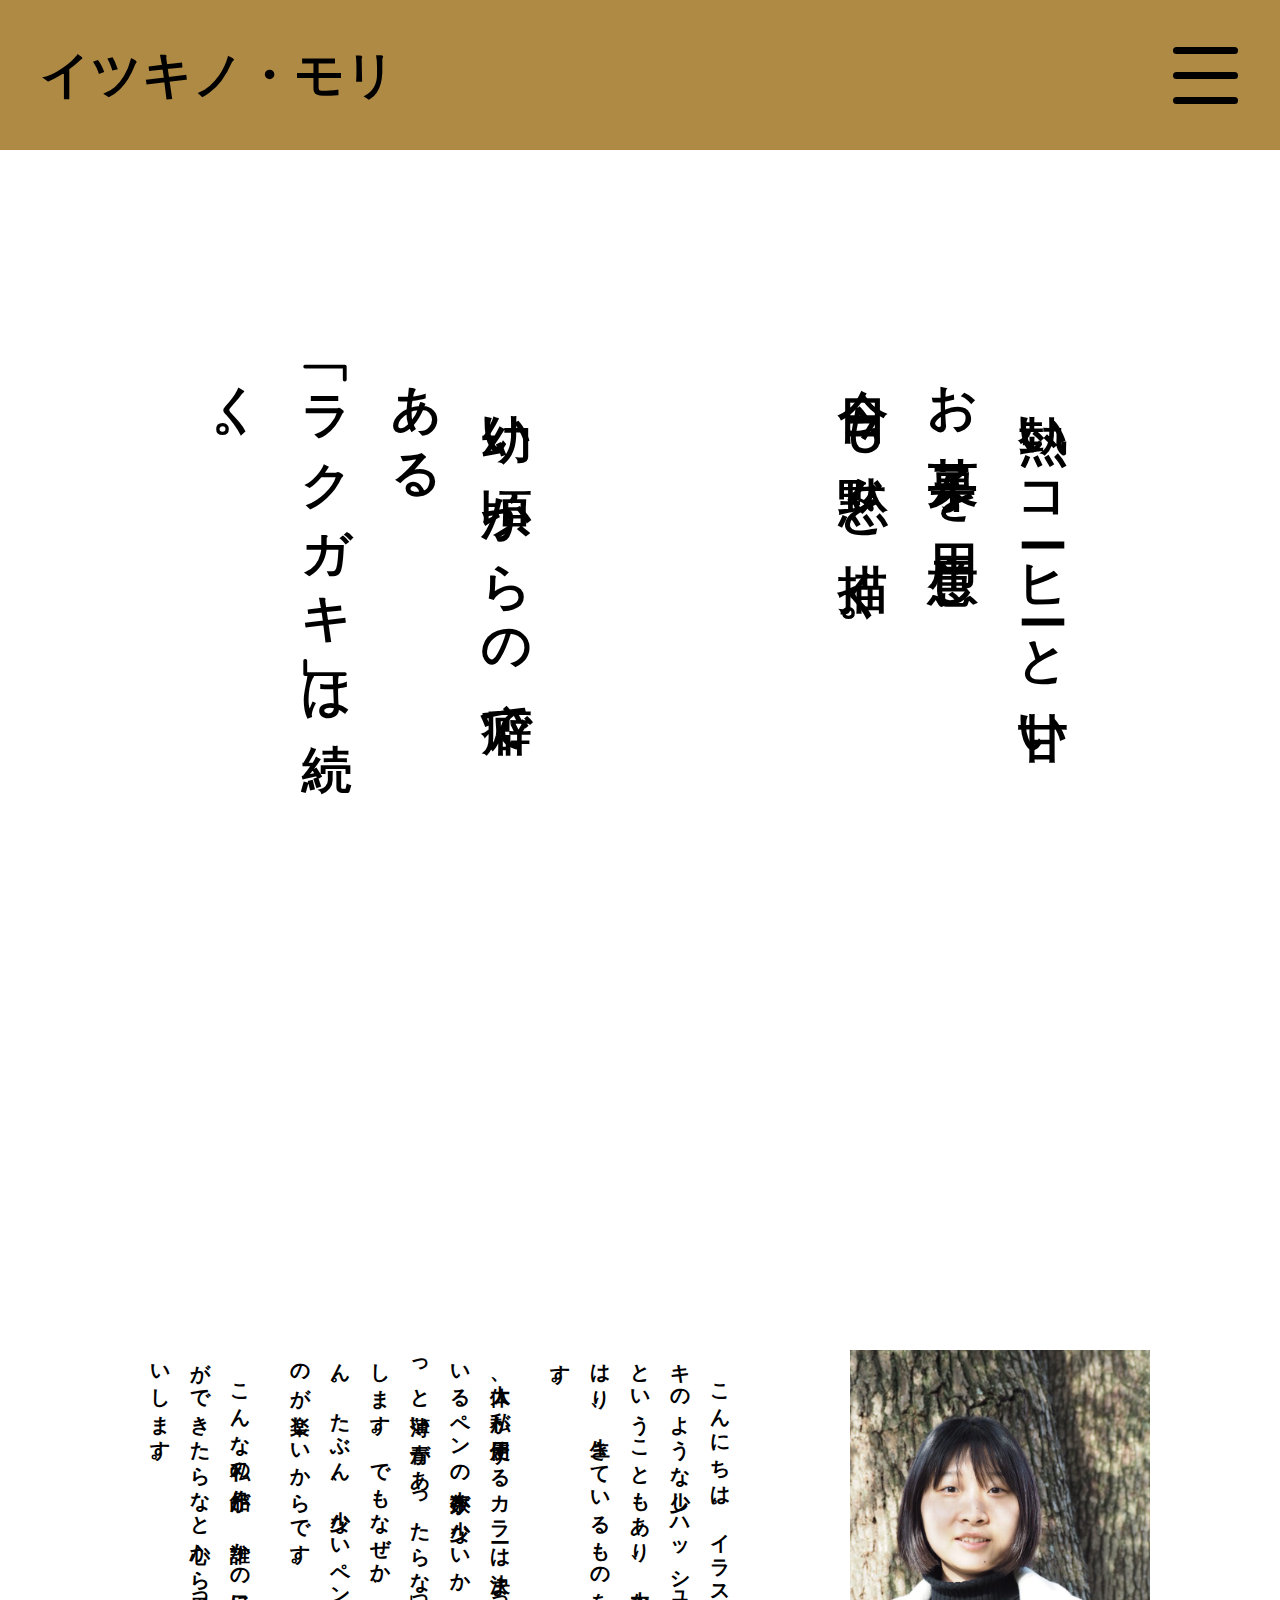
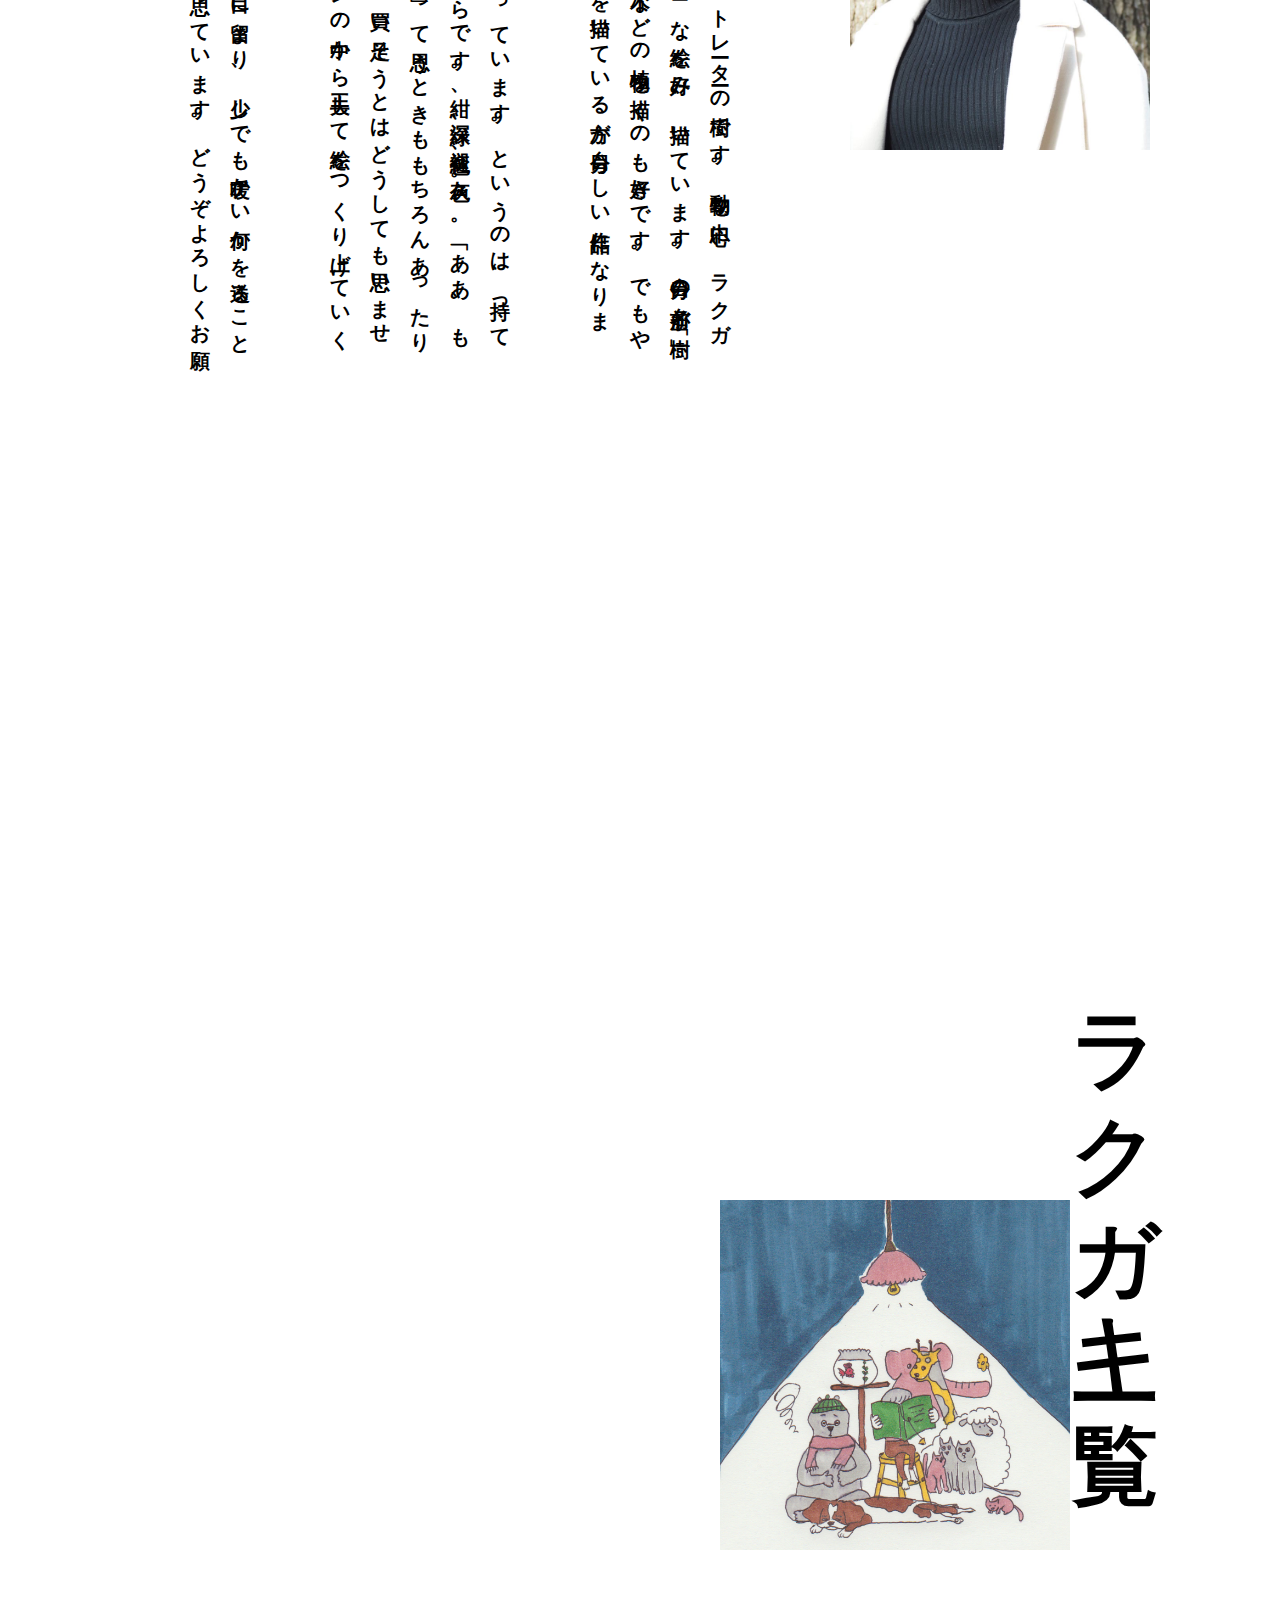
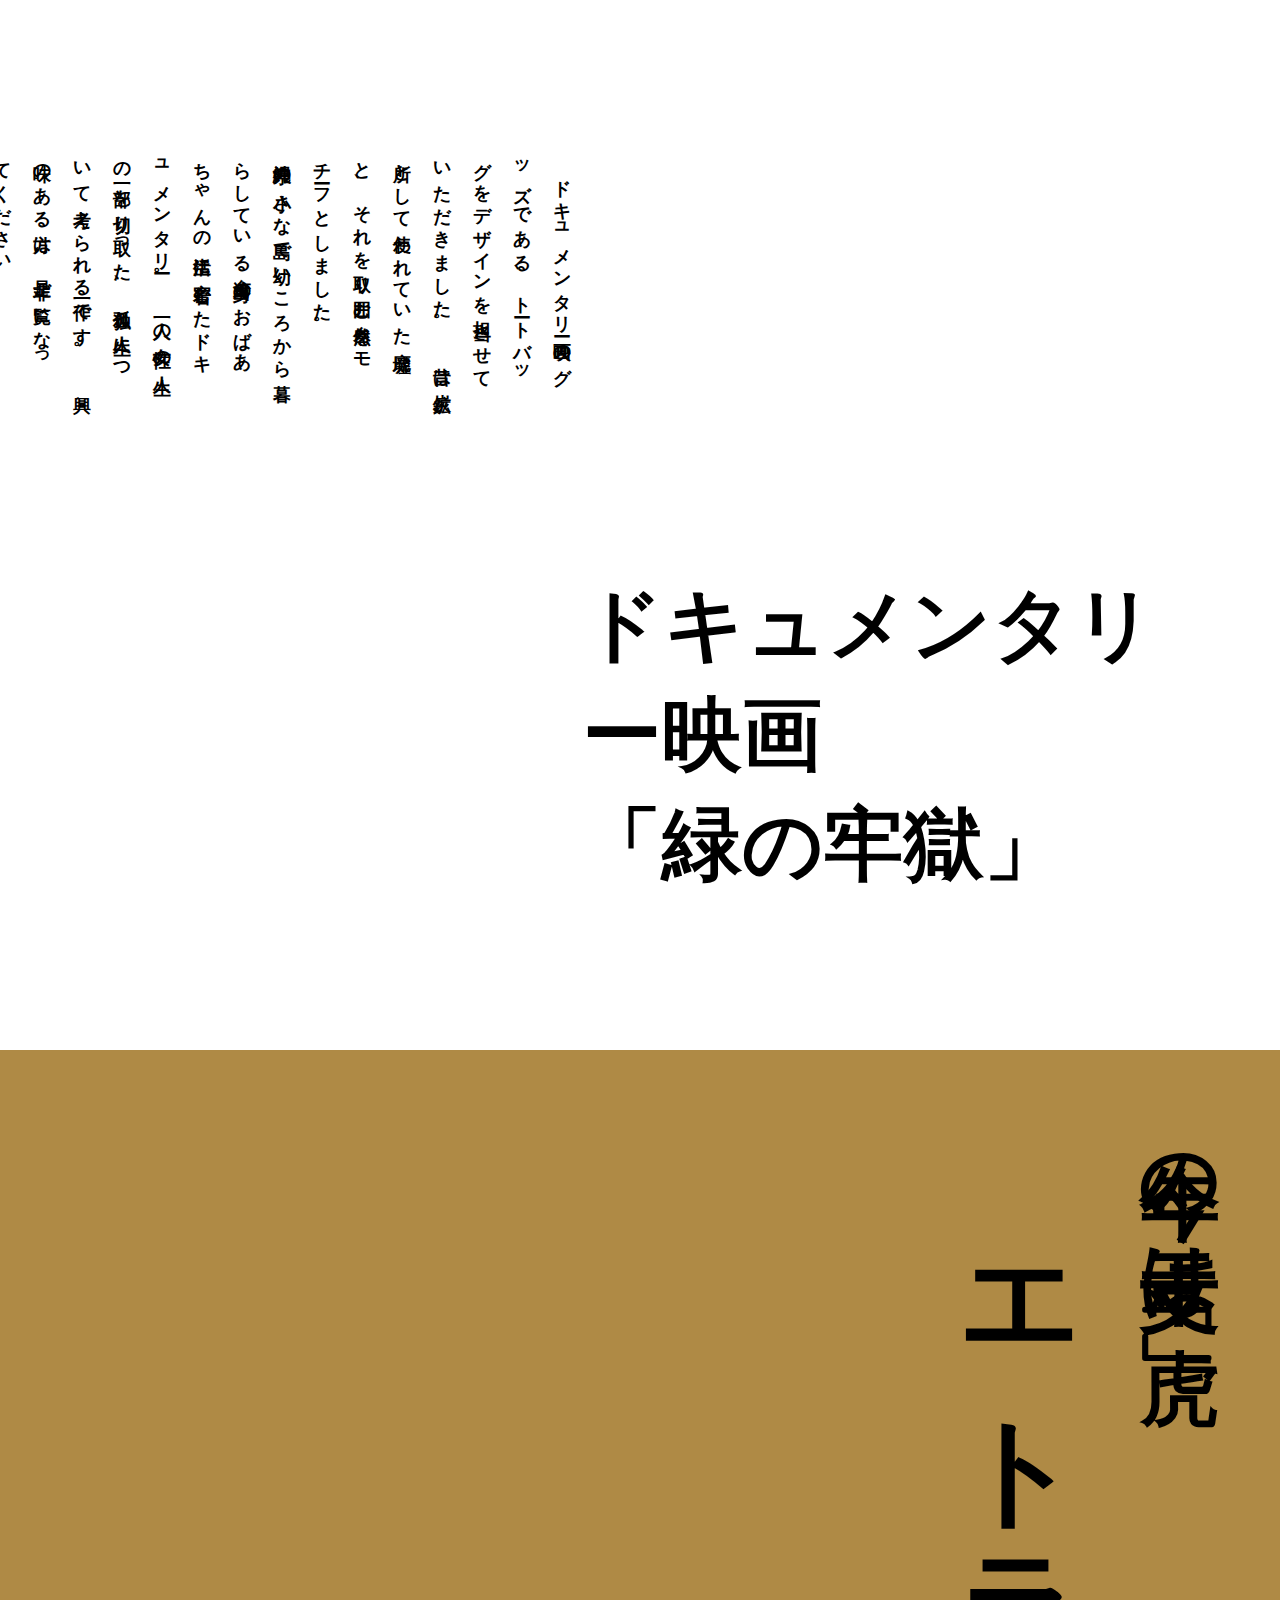
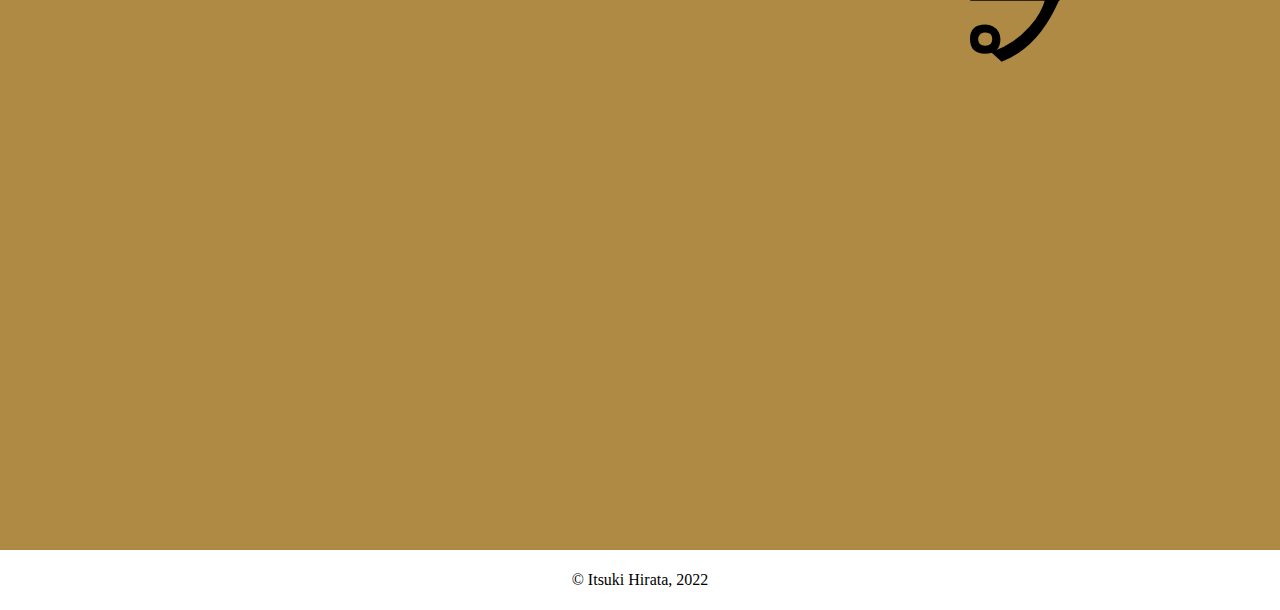
==== index.html @ 295823a1 "ファイル追加、フォルダー削除" ====
<!DOCTYPE html>
<html lang="en">
<head>
    <meta charset="UTF-8">
    <meta name="viewport" content="width=device-width, initial-scale=1.0">
    <meta http-equiv="X-UA-Compatible" content="ie=edge">
    <title>itsukinomori</title>
    <link rel="stylesheet" href="reset.css">
    <link rel="stylesheet" href="style.css">
    <link rel="stylesheet" href="artwork.css">
</head>
<body>
    <header id="head">
        <div class="header-left">
            <a href="index.html#head", class="headlogo">イツキノ・モリ</a>
        </div>
        <div class="header-right">

            <div class="nav">
                <!-- ハンバーガーメニューの表示・非表示を切り替えるチェックボックス -->
                <input id="drawer_input" class="drawer_hidden" type="checkbox">
                <!-- ハンバーガーアイコン -->
                <label for="drawer_input" class="drawer_open"><span></span></label>
                <!-- メニュー -->
                <nav class="nav_content">
                  <ul class="nav_list">
                    <h2>お品書き</h2>
                    <li class="nav_item"><a href="index.html#profile">挨拶</a></li>
                    <li class="nav_item"><a href="index.html#artwork">ラクガキ</a></li>
                    <li class="nav_item"><a href="index.html#movie">映画グッズ</a></li>
                    <li class="nav_item"><a href="index.html#tora">干支</a></li>
                    <li class="nav_item"><a href="contact.html">お問い合わせ</a></li>                  
                  </ul>
                </nav>
            </div>


        </div>
    </header>
    <main class="main1">
        <div>
            <h1 class="greeting">
                幼い頃からの癖である
            <br>「ラクガキ」は続く。
            </h1>
            <h1 class="greeting">
                熱いコーヒーと甘いお菓子を用意し、
            <br>今日も黙々と描く。
            </h1>
        </div>
    </main>
    <main class="main2-1" id="profile">
      <div class="smoky">
          <div class="profile">
            <div class="portfolio">
            </div>
            <div class="intro-text" >
                <p class="intro">こんにちは。イラストレーターの樹です。動物を中心に、ラクガキのような少しハッシュな絵を好み、描いています。自分の名前が「樹」ということもあり、木などの植物を描くのも好きです。でもやはり、生きているものを描いている方が自分らしい作品になります。
                </p>
                <p class="intro">大体、私が使用するカラーは決まっています。というのは、持っているペンの本数が少ないからです。紺、深緑、褪紅色、灰色。。。「ああ、もっと薄い青があったらな」って思うときももちろんあったりします。でもなぜか、買い足そうとはどうしても思いません。たぶん、少ないペンの中から工夫して絵をつくり上げていくのが楽しいからです。
                </p>
                <p class="intro">こんな私の作品が、誰かの目に留まり、少しでも暖かい何かを送ることができたらなと心から思っています。どうぞよろしくお願いします。
                </p>
            </div>
          </div>
       </div>
      
    </main>

  <!-- works------------------------------------------------------------------->

  <main class="main2" id="artwork">
    <!-- jsでの追加項目 ----------------------------------------->
            <div class="kitties1">
                <img src="kitties.png" alt="">
                <p>タップで閉じる</p>
            </div>
            <div class="animalF1">
                <img src="animalF.png" alt="">
                <p>タップで閉じる</p>
            </div>
            <div class="stool1">
                <img src="stool.png" alt="">
                <p>タップで閉じる</p>
            </div>
            <div class="books1">
                <img src="bookman.png" alt="">
                <p>タップで閉じる</p> 
            </div>
        <!------------------------------------------------------>
            <div class="artwork"> 
              <div>
                      <div class="kitties square">
                          <p></p>
                      </div>
              </div>
              <div>
                      <div class="animalF square">
                          <p></p>
                      </div>
              </div>
              <h1>ラクガキ一覧</h1>
              <div>
                      <div class="stool square">
                          <p></p>
                      </div>
              </div>
      
              <div>
                      <div class="books square">
                          <p></p>
                      </div>    
              </div>
              </div>
            </div>
    </main>
    

    <!-- 緑の牢獄 -->
    <main class="main2-3" id="movie">
        <div class="main23box">
            <div class="rogoku1"> 
              <div class="moji"><p>ドキュメンタリー映画のグッズである、トートバッグをデザインを担当させていただきました。
                  昔は炭鉱所として使われていた廃墟と、それを取り囲む自然をモチーフとしました。
                  <br>沖縄県の小さな島で幼いころから暮らしている台湾出身のおばあちゃんの生活に密着したドキュメンタリー。
                一人の女性の人生の一部を切り取った、孤独と人生について考えられる一作です。
            興味のある方は、是非ご覧になってください。</p></div>
              <div class="tanko"></div>
            </div>
            <div class="rogoku2"><iframe width="560" height="315" src="https://www.youtube.com/embed/iDljAzKoyeE" title="YouTube video player" frameborder="0" allow="accelerometer; autoplay; clipboard-write; encrypted-media; gyroscope; picture-in-picture" allowfullscreen></iframe>
            <h2>ドキュメンタリー映画<br>「緑の牢獄」</h2>
            </div>
        </div>
    </main>

    <!-- SUZURIの虎 -->
    <main class="main3" id="tora">
        <h1>今年の干支は「虎」、</h1>
        <h2>エトラ。</h2>
        <div class="tora"></div>
        <div class="torabun"><p>最近は昔に比べて年賀状を書く機会が減ってしまいました。
            <br>私が幼いころは、冬休みに入ると宿題を放り出して何枚も手描きで仕上げていました。
            でも、この頃はもらう機会も、送る機会も少なくなってなんだか寂しい気持ちです。
            <br>そこで、今年は代わりにといっては何ですが、カレンダーをつくったのです。
            初めてだったけど、なかなか素敵な出来。
            上手に描けたので、グッズにしました。
            <br>是非、SUZURIのサイトにアクセスしてみてください。


        </p></div>
    </main>


    <!-- contact form
    <main class="main4" id="submit">
        <h1>お問い合わせ</h1>
        <form action="" method="post">
            <div class="form">
                <div class="input">
                    <p>お名前:</p>
                    <input class="name" type="text" name="name">
                </div>
                <div class="input">
                    <p>メールアドレス:</p>
                    <input class="email" type="text" name="email">
                </div>
                <div class="input">
                    <p>本文:</p>
                    <input class="message" type="text" name="message">
                </div>           
            </div>
            <input class="submit" type="submit" value="送信">
        </form>
    </main> -->
    <footer>
         <div>© Itsuki Hirata, 2022</div>
    </footer>

    <script src="https://ajax.googleapis.com/ajax/libs/jquery/3.4.1/jquery.min.js"></script>
    <script src="app.js"></script>
</body>
</html>
---- style.css ----
body {
    width: 100%;
    text-align: center;
    font-family: "游ゴシック体", "YuGothic", "游ゴシック","Yu Gothic" ;
}

header {
    /* background: white; */
    background: rgb(175, 138, 69);
    width: 100%;
    height: 150px; 
    display: flex; 
    position: relative;
}

header div {
    height: 100%;  
    position: absolute;
}

.header-left {
    height: 100%;
    display: flex;
    flex-direction: column;
    justify-content: center;
}

.headlogo {
    margin-left: 40px;
    font-size: 50px;
    font-weight: bold;
    color: black;
    text-decoration: none;
}

.header-right {
    left: 100%;
    display: flex;
    justify-content: flex-end;
}



/* ここから下がハンバーガーメニューに関するCSS */
  
/* チェックボックスを非表示にする */
.drawer_hidden {
    display: none;
  }
  
  /* ハンバーガーアイコンの設置スペース */
  .drawer_open {
    display: flex;
    height: 150px;
    width: 150px;
    justify-content: center;
    align-items: center;
    position: relative;
    z-index: 100;/* 重なり順を一番上にする */
    cursor: pointer;
  }
  
  /* ハンバーガーメニューのアイコン */
  .drawer_open span,
  .drawer_open span:before,
  .drawer_open span:after {
    content: '';
    display: block;
    height: 7px;
    width: 65px;
    border-radius: 7px;
    /* background: #333; */
    background: black;
    transition: 0.5s;
    position: absolute;
  }
  
  /* 三本線の一番上の棒の位置調整 */
  .drawer_open span:before {
    bottom: 25px;
  }
 
  /* 三本線の一番下の棒の位置調整 */
  .drawer_open span:after {
    top: 25px;
  }
  
  /* アイコンがクリックされたら真ん中の線を透明にする */
  /* #drawer_input:checked ~ .drawer_open span {
    background: rgba(255, 255, 255, 0);
  } */
  
  /* アイコンがクリックされたらアイコンが×印になように上下の線を回転 */
  /* #drawer_input:checked ~ .drawer_open span::before {
    bottom: 0;
    transform: rotate(45deg);
  } */
  
  /* #drawer_input:checked ~ .drawer_open span::after {
    top: 0;
    transform: rotate(-45deg);
  } */

  /* メニューのデザイン*/
  .nav_content {
    width: 20%;
    height: 30%;
    right: 0;
    position: fixed;
    /* left: 100%;  */
    z-index: 99;
    background: rgba(117, 117, 117, 0.9);
    border: 2px solid black;
    transition: .5s;
    display: none;
  }
  
  /* メニュー */
  .nav_list {
    top: 150px;
    width: 100%;
    /* top: 250px; */
    color: black;
    margin-top: 45px;
    font-size: x-large;
    font-weight: bold;
    -ms-writing-mode: tb-rl;
    writing-mode: vertical-rl;
    text-orientation: upright;
    text-align: start;
    /* text-decoration: none; */

    display: flex;
    flex-direction: column;
    justify-content: center;
  }

  .nav_list h2 {
      margin-left: 30px; 
      font-size: xx-large;
      font-weight: bold;
  }

  .nav_item {
    margin-left: 20px;
    text-decoration: none;
  }

  .nav_item a {
    text-decoration: none;
    color: white;
    transition: color, 1.0s;
  }

  .nav_item a:hover {
    color: rgb(255, 181, 43);
  }
  
  /* アイコンがクリックされたらメニューを表示 */
  /* #drawer_input:checked ~ .nav_content {
    left: 70%;
  } */


/* main begins----------------------------------------------------------------- */

.main1 {
    background-image: url("maintop.png");
    background-size: cover;
    /* background-attachment: fixed; */
    height: 1000px;
    display: flex;
    flex-direction: row;
    justify-content: center;
    

    animation-name: maintop;
    animation-duration: 4.0s;
    animation-timing-function:ease-in-out;
    animation-direction:normal;

}

.main1 div {
    width: 70%;
    height: 430px;
    padding-top: 200px;
    display: flex;
    flex-direction: row;
    justify-content: space-between;
}

.greeting {
    /* margin: 0 100px; */
    font-size: 50px;
    font-weight: nomal;
    letter-spacing: 0.2em;
    line-height: 90px;
    text-indent: 0.5em; 
    -ms-writing-mode: tb-rl;
    writing-mode: vertical-rl;
    text-orientation: upright;
    text-align: start;
    animation-name: fadeIn;
    animation-duration: 5.0s;
    animation-timing-function:ease-in-out;
    animation-direction:normal;

}

@keyframes maintop{
    0% {
        opacity: 0;
    }

    100% {
        opacity: 1;
    }
}

@keyframes fadeIn{
  0% {
    opacity: 0;
  }

  50% {
    opacity: 0.1;
  }

  100% {
    opacity: 1;
  }
}

@media screen and (max-width: 780px) {
    .main1 div {
        display: flex;
        flex-direction: column;
        justify-content: center;
    }

    .greeting {
        text-align: center;
    }
} 

/* profile ----------------------------------------------------------------------*/
.main2-1 { 
    color: black;
    height: 1100px;
    background: white;
}

.profile {
   display: flex;
   flex-direction: row-reverse;
   justify-content: center;

}

.profile div {
   margin-top: 200px;
}

.portfolio {
    width: 300px;
    height: 400px;
    margin-left: 100px;
    background-image: url("portfolio.JPG");
    background-size: cover;
}

.intro-text {
    display: flex;
    flex-direction: row-reverse;
    justify-content: center;
}

.intro {
    height: 600px;
    margin: 0 10px;
    font-size: 20px;
    font-weight: bold;
    letter-spacing: 0.12em;
    line-height: 40px;
    text-indent: 1.0em; 
    -ms-writing-mode: tb-rl;
    writing-mode: vertical-rl;
    text-orientation: upright;
    text-align: start;
}

/* works section */

.main2 {
    background-image: url("woods.png");
    background-size: cover;
    /* background-attachment: fixed; */
    height: 1000px;
}

.artwork {
    background: rgba(255,255,255,0.6);
    height: 100%;
    display: flex;
    flex-direction: row; 
    justify-content: space-around;
}

.artwork h1 {
    /* margin-right: 100px; */
    width: 200px;
    height: 600px;
    -ms-writing-mode: tb-rl;
    writing-mode: vertical-rl;
    text-align: center;
    font-size: 550%;
    padding-top: 7px;
    margin: auto 0; 
}



.square {
    background-size: cover;
}

.kitties {
    background-image: url("kitties.png");
    width: 720px;
    height: 480px;
    margin-top: 200px;
    cursor: pointer;
}

.animalF {
    background-image: url("animalF.png");
    width: 350px;
    height: 350px;
    margin-top: 550px;
    cursor: pointer;

}

.stool {
    background-image: url("stool.png");
    width: 400px;
    height: 300px;
    margin-top: 300px;
    cursor: pointer;
}

.books {
    background-image: url("bookman.png");
    width: 350px;
    height: 250px;
    margin-top: 400px;
    cursor: pointer;
}




/* movie section */
.main2-3 {
    height: 1000px;
    background: white;
    display: flex;
    flex-direction: column;
    justify-content: center;
}

.main23box { 
    margin: 0 auto;
    width: 90%;
    height: 800px;
    /* background:rgb(170, 89, 89); */

    display: flex;
    flex-direction: row;
    justify-content: center;
}

.rogoku1 {
    /* background: gray; */
    width: 40%;
    height: 800px;
    margin: auto 0;

    display: flex;
    flex-direction: column;
    justify-content: center;
}

.moji {
   margin: 0 auto;
   width: 100%;
   height: 50%;
  
   font-size: 20px;
    font-weight: bold;
    letter-spacing: 0.12em;
    line-height: 40px;
    text-indent: 1.0em; 
   -ms-writing-mode: tb-rl;
    writing-mode: vertical-rl;
    text-orientation: upright;
    text-align: start;
    font-size: large;
}

.tanko {
   margin: 100px auto 0 auto;
   background-image: url("bag.JPG");
   background-size: cover;
   width: 400px;
   height: 800px;
}

.rogoku2 {
   /* background: blue; */
   width: 50%;
   height: 700px;
   margin: auto 0;
   
   display: flex;
   flex-direction: column;
   justify-content: space-around;
}

.rogoku2 iframe {
    margin: 80px;
}

.rogoku2 h2 {
    font-size: 500%;
    line-height: 110px;
    text-align: start;
}

/* SUZURI */
.main3 {
    width: 100%;
    height: 1100px;
    background: rgb(175, 138, 69);
     -ms-writing-mode: tb-rl;
    writing-mode: vertical-rl;
    text-orientation: upright;
    text-align: start;
   
    /* font-size: large; */
}

.main3 h1 {
    font-size: 500%;
    line-height: 200px; 
    margin-top: 50px;
   
}

.main3 h2 {
    font-size: 750%;
    margin-top: 150px;

    /* line-height: px; */
}

.tora {
    width: 600px;
    height: 800px;
    margin-right: 200px;
    background-image: url("card.JPG");
    background-size: cover;
}

.torabun {
    margin: 200px;
    padding-top: 100px;

    font-size: 40px;
    font-weight: bold;
    letter-spacing: 0.12em;
    line-height: 50px;
    text-indent: 1.0em; 
   -ms-writing-mode: tb-rl;
    writing-mode: vertical-rl;
    text-orientation: upright;
    text-align: start;
    font-size: large;
}


/* message section */

.main4 {
    background-image: url("bookman.png"); 
    background-size: cover;   
    height: 800px;
    display: flex;
    flex-direction: column;
    justify-content: space-around;
    align-items: center; 
}

.main4 h1 {
    font-size: 400%;
}

.form {
    display: flex;
    flex-direction: column;
    width: 800px;
}

.input {
    display: flex;
    justify-content: space-around;
}

.input p {
    margin: 20px;
    font-size: 150%;
    font-weight: bold;
    padding-top: 10px;
}

.name, .email {
    width: 500px;
    height: 50px;
    margin: 20px;
    border-radius: 10px;
    border: 2px solid black;
}

.message {
    padding-top: 5px;
    width: 500px;
    height: 300px;
    margin: 20px;
    border-radius: 10px;
    border: 2px solid black;
}

.submit {
    width: 200px;
    height: 50px;
    background-color: rgb(179, 110, 110);
    border: 1px solid black;
    font-size: 200%;
    font-weight: bold;
    border-radius: 5px;
}

@media screen and (max-width: 780px) {
    .input {
        flex-direction: column;
    }
    
    .input p {
        margin: 10px 0 10px 150px;
        padding-top: 0;
        text-align: left;
    }
    
    .name, .email {
        margin: 0 auto;
    }
    
    .message {
        padding-top: 0;
        margin: 20px auto;
        border-radius: 10px;
    }
    
    .submit {
        width: 200px;
        height: 50px;
        background-color: skyblue;
        border: 1px solid black;
        font-size: 200%;
        font-weight: bold;
        border-radius: 5px;
    }
}

/* footer begins */
footer {
    height: 60px;
    background-color: white;
    color: black;
    display: flex; 
    flex-direction: column;
    justify-content: center;
}
---- artwork.css ----
.main2 {
    position: relative;
}

.kitties1, .animalF1, .stool1, .books1 {
    width: 100%;
    height: 100%;
    background: rgb(0, 0, 0, 0.7);
    display: flex;
    flex-direction: column;
    justify-content: center;
    display: none;
    cursor: pointer;
    position: absolute;
}

.kitties1 p, .animalF1 p, .stool1 p, .books1 p {
    /* padding-top: 20px; */
    color: white;
    font-size: 30px;
    font-weight: normal;
    /* display: none; */
}


.kitties1 img {
    width: 50%;
    padding-top: 200px;
    margin: 0 auto;
    background-size: cover;
}

.animalF1 img {
    width: 40%;
    padding-top: 100px;
    margin: 0 auto;
    background-size: cover;

}

.stool1 img {
    width: 50%;
    padding-top: 150px;
    margin: 0 auto;
    background-size: cover;
}

.books1 img {
    width: 50%;
    padding-top: 200px;
    margin: 0 auto;
    background-size: cover;
}
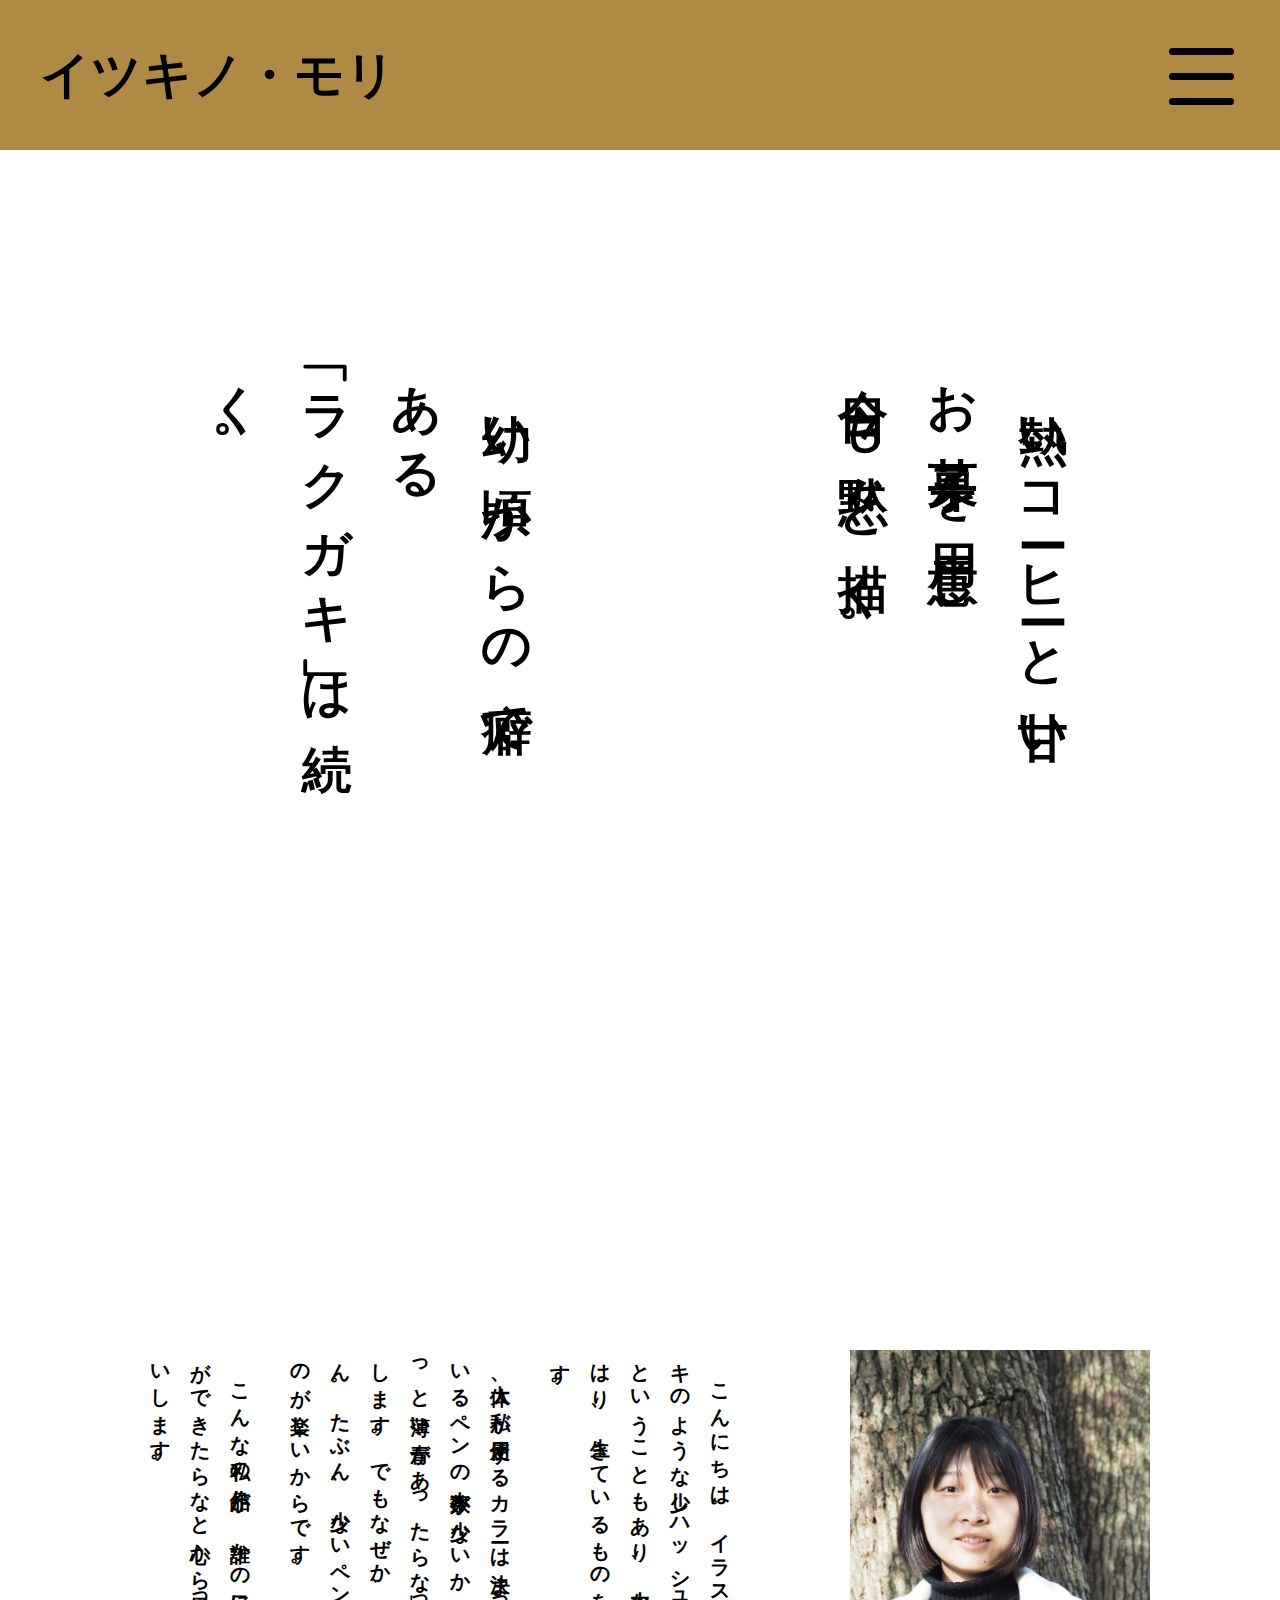
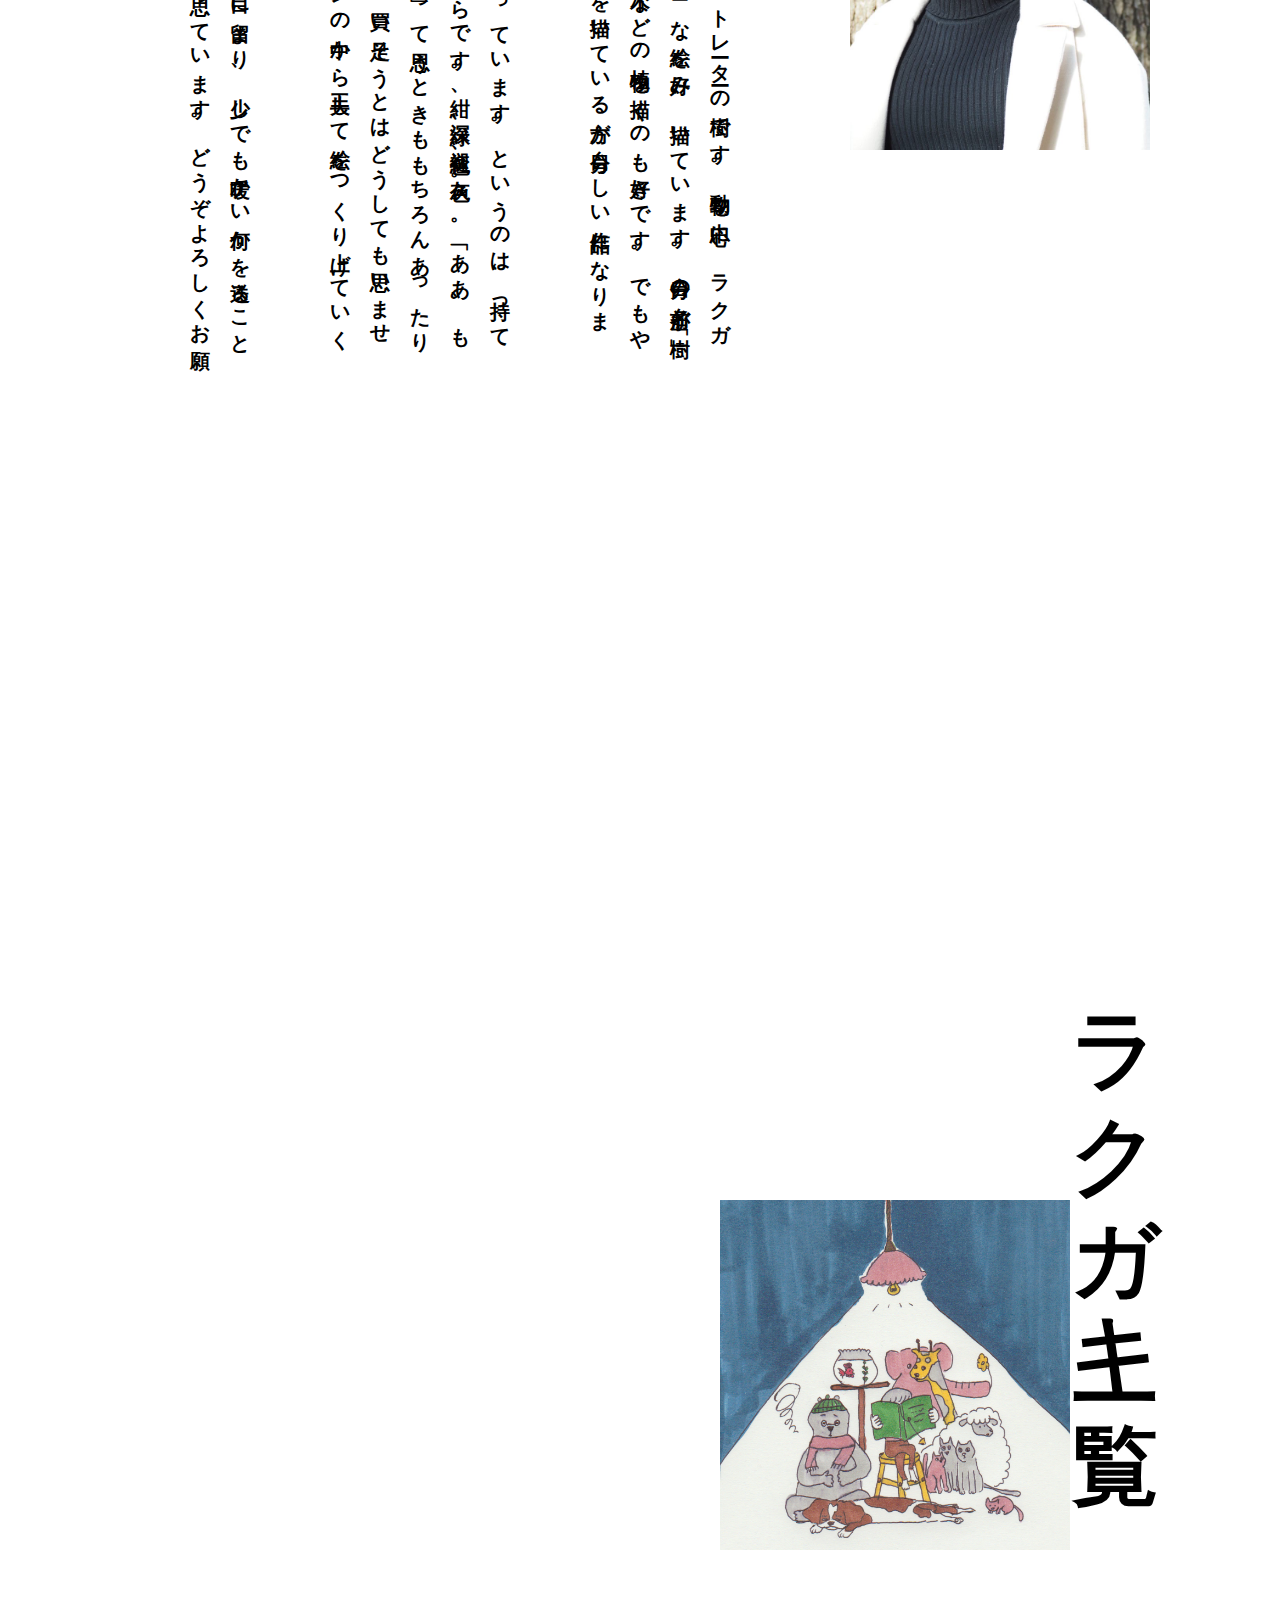
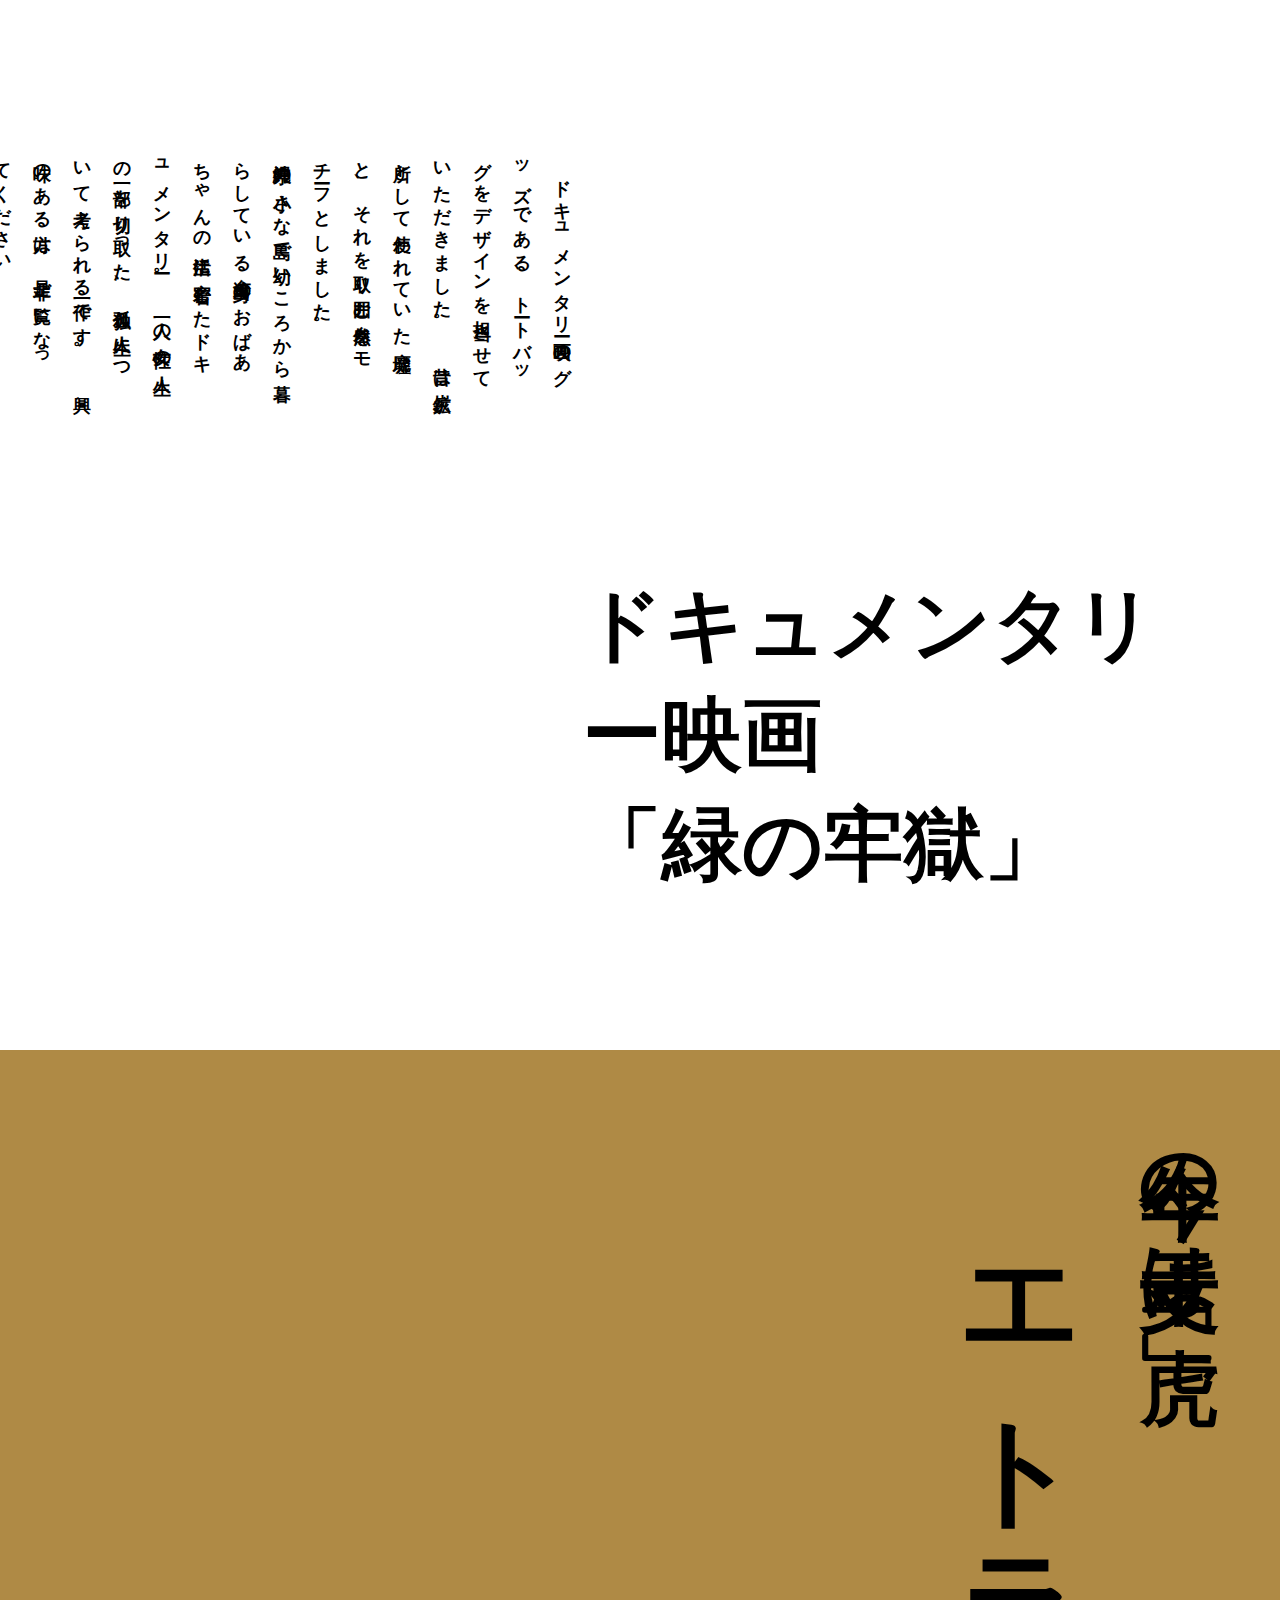
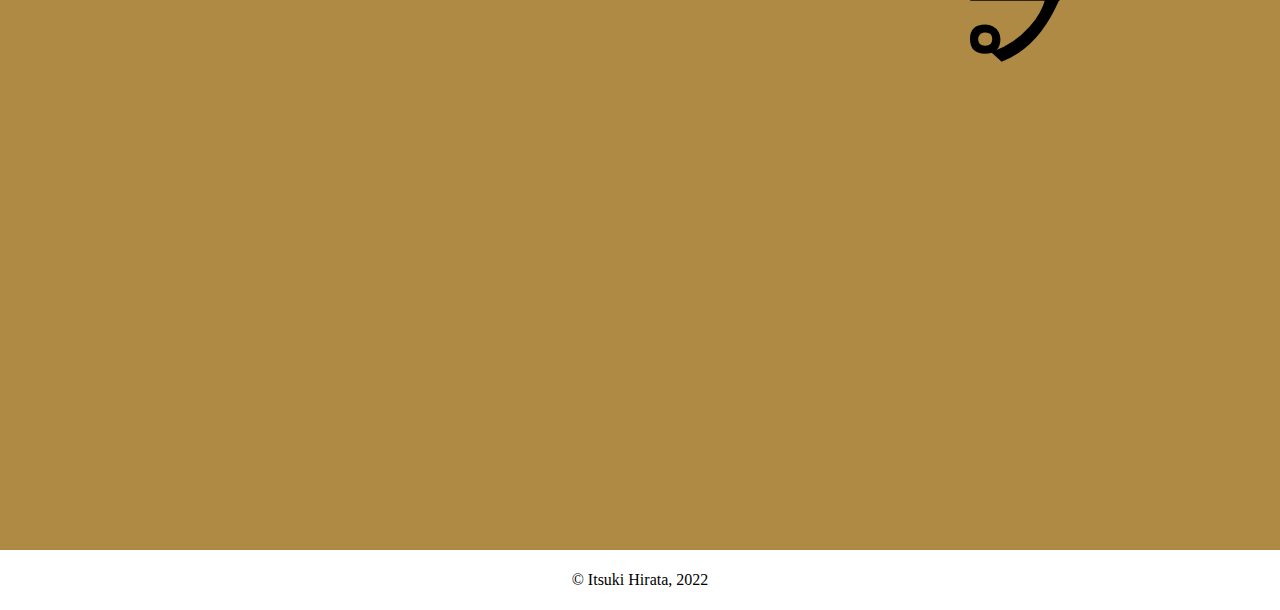
==== commit 4a50e093: "レスポンシブ（540px）" ====
--- a/index.html
+++ b/index.html
@@ -20,7 +20,7 @@
                 <!-- ハンバーガーメニューの表示・非表示を切り替えるチェックボックス -->
                 <input id="drawer_input" class="drawer_hidden" type="checkbox">
                 <!-- ハンバーガーアイコン -->
-                <label for="drawer_input" class="drawer_open"><span></span></label>
+                <button for="drawer_input" id="hambur" class="drawer_open"><span></span></button>
                 <!-- メニュー -->
                 <nav class="nav_content">
                   <ul class="nav_list">
@@ -39,11 +39,11 @@
     </header>
     <main class="main1">
         <div>
-            <h1 class="greeting">
+            <h1 class="greeting gre1">
                 幼い頃からの癖である
             <br>「ラクガキ」は続く。
             </h1>
-            <h1 class="greeting">
+            <h1 class="greeting gre2">
                 熱いコーヒーと甘いお菓子を用意し、
             <br>今日も黙々と描く。
             </h1>
@@ -127,7 +127,7 @@
             興味のある方は、是非ご覧になってください。</p></div>
               <div class="tanko"></div>
             </div>
-            <div class="rogoku2"><iframe width="560" height="315" src="https://www.youtube.com/embed/iDljAzKoyeE" title="YouTube video player" frameborder="0" allow="accelerometer; autoplay; clipboard-write; encrypted-media; gyroscope; picture-in-picture" allowfullscreen></iframe>
+            <div class="rogoku2"><iframe src="https://www.youtube.com/embed/iDljAzKoyeE" title="YouTube video player" frameborder="0" allow="accelerometer; autoplay; clipboard-write; encrypted-media; gyroscope; picture-in-picture" allowfullscreen></iframe>
             <h2>ドキュメンタリー映画<br>「緑の牢獄」</h2>
             </div>
         </div>
--- a/style.css
+++ b/style.css
@@ -40,7 +40,6 @@
 }
 
 
-
 /* ここから下がハンバーガーメニューに関するCSS */
   
 /* チェックボックスを非表示にする */
@@ -53,10 +52,14 @@
     display: flex;
     height: 150px;
     width: 150px;
+    padding-top: 4px;
+    right: 4px;
     justify-content: center;
     align-items: center;
     position: relative;
-    z-index: 100;/* 重なり順を一番上にする */
+    border: none;
+    background:rgb(175, 138, 69);
+    z-index: 100;    /*重なり順を一番上にする*/
     cursor: pointer;
   }
   
@@ -69,7 +72,6 @@
     height: 7px;
     width: 65px;
     border-radius: 7px;
-    /* background: #333; */
     background: black;
     transition: 0.5s;
     position: absolute;
@@ -84,22 +86,12 @@
   .drawer_open span:after {
     top: 25px;
   }
-  
-  /* アイコンがクリックされたら真ん中の線を透明にする */
-  /* #drawer_input:checked ~ .drawer_open span {
-    background: rgba(255, 255, 255, 0);
+/* 
+  #hambur:active {
+      color:rgba(117, 117, 117, 0)
   } */
   
-  /* アイコンがクリックされたらアイコンが×印になように上下の線を回転 */
-  /* #drawer_input:checked ~ .drawer_open span::before {
-    bottom: 0;
-    transform: rotate(45deg);
-  } */
-  
-  /* #drawer_input:checked ~ .drawer_open span::after {
-    top: 0;
-    transform: rotate(-45deg);
-  } */
+
 
   /* メニューのデザイン*/
   .nav_content {
@@ -162,9 +154,98 @@
   } */
 
 
+
+@media  screen and (max-width: 540px) {
+    header {
+        height: 50px; 
+    }
+    
+    .headlogo {
+        margin-left: 10px;
+        font-size: 15px;
+    }
+  
+   .drawer_open {
+    height: 50px;
+    width: 50px;
+    justify-content: center;
+    align-items: center;
+    position: relative;
+    z-index: 100;/* 重なり順を一番上にする */
+   }
+  
+   .drawer_open span,
+   .drawer_open span:before,
+   .drawer_open span:after {
+    content: '';
+    display: block;
+    height: 2px;
+    width: 25px;
+    border-radius: 2px;
+    /* background: #333; */
+    transition: 0.5s;
+    position: absolute;
+   }
+  
+  /* 三本線の一番上の棒の位置調整 */
+   .drawer_open span:before {
+    bottom: 8px;
+   }
+ 
+  /* 三本線の一番下の棒の位置調整 */
+   .drawer_open span:after {
+    top: 8px;
+   }
+
+  
+  /* メニューのデザイン*/
+   .nav_content {
+    width: 250px;
+    height: 150px;
+    right: 0;
+    position: fixed;
+    z-index: 99;
+    background: rgba(117, 117, 117, 0.9);
+    border: 1px solid black;
+    transition: .5s;
+    display: none;
+  }
+  
+   .nav_list {
+    top: 50px;
+    margin-top: 20px;
+    font-size: 15px;
+    font-weight: bold;
+    -ms-writing-mode: tb-rl;
+    writing-mode: vertical-rl;
+    text-orientation: upright;
+    text-align: start;
+
+    display: flex;
+    flex-direction: column;
+    justify-content: center;
+   }
+
+   .nav_list h2 {
+      margin-left: 15px; 
+      font-size: 20px;
+      font-weight: bold;
+   }
+
+   .nav_item {
+    margin-left: 10px;
+   }
+
+}
+
+
+
+
+
 /* main begins----------------------------------------------------------------- */
 
 .main1 {
+    width: 100%;
     background-image: url("maintop.png");
     background-size: cover;
     /* background-attachment: fixed; */
@@ -232,6 +313,39 @@
   }
 }
 
+@media screen and (max-width: 540px) {
+    .main1 {
+        height: 400px;
+        display: flex;
+        flex-direction: row;
+        justify-content: start;
+    }
+    
+    .main1 div {
+        width: 320px;
+        height: 150px;
+        padding-top: 220px;
+        padding-left: 20px;
+    }
+    
+    .greeting {
+        font-size: 15px;
+        font-weight: bold;
+        letter-spacing: 0.2em;
+        line-height: 40px;
+        text-indent: 0em; 
+        writing-mode: inherit;
+        /* text-align: center; */
+
+    }   
+
+    .gre1 {
+       display: none;
+    }
+
+    
+}
+
 @media screen and (max-width: 780px) {
     .main1 div {
         display: flex;
@@ -240,12 +354,15 @@
     }
 
     .greeting {
-        text-align: center;
-    }
+        text-align: left;
+    }
+
+  
 } 
 
 /* profile ----------------------------------------------------------------------*/
 .main2-1 { 
+    width: 100%;
     color: black;
     height: 1100px;
     background: white;
@@ -290,9 +407,69 @@
     text-align: start;
 }
 
+
+
+@media screen and (max-width: 540px) {
+    .main2-1 { 
+        width: 100%;
+        height: 1200px;
+    }
+    
+    .profile {
+       display: flex;
+       flex-direction: column;
+       justify-content: space-around;
+       margin: 0 auto;
+       padding-right: 20px;
+       padding-left: 20px;
+    
+    }
+    
+    .profile div {
+       margin-top: 150px;
+    }
+    
+    .portfolio {
+       /* margin-top: 100px; */
+        
+        width: 100%;
+        height: 150px;
+        /* border-radius: 50%; */
+        margin-left: 0;
+        background-image: url("portfolio3.JPG");
+        background-size: cover;
+    }
+    
+    .intro-text {
+        margin-top: 0;
+        display: flex;
+        flex-direction: column;
+        justify-content: center;
+    }
+
+    /* .intro-text:first-child { */
+        /* width: 100px; */
+    /* } */
+    
+    .intro {
+        height: 250px;
+        /* margin: 100px 10px; */
+        font-size: 15px;
+        font-weight: bold;
+        letter-spacing: 0.06em;
+        line-height: 30px;
+        text-indent: 1.0em; 
+        -ms-writing-mode: inherit;
+        writing-mode: inherit;
+        /* text-orientation: upright; */
+        /* text-align: start; */
+    }
+}
+
 /* works section */
 
 .main2 {
+    width: 100%;
     background-image: url("woods.png");
     background-size: cover;
     /* background-attachment: fixed; */
@@ -360,6 +537,85 @@
 
 
 
+@media screen and (max-width: 540px) {
+    .main2 {
+        height: 500px;
+        width: 100%;
+        background-image: url("woods.png");
+        background-size: cover;
+        /* background-attachment: fixed; */
+       
+    }
+    
+    .artwork {
+        background: rgba(255,255,255,0.6);
+        height: 100%;
+        display: flex;
+        flex-direction: row; 
+        flex-wrap: wrap;
+        justify-content: space-around;
+        margin: 0 auto;
+    }
+    
+    .artwork h1 {
+        /* margin-right: 100px; */
+        width: 40px;
+        height: 500px;
+        -ms-writing-mode: lr-tb;
+        writing-mode: sideways-lr;
+        text-align: center;
+        font-size: 300%;
+        padding-top: 7px;
+        /* margin: auto 0;  */
+    }
+    
+    
+    
+    .square {
+        background-size: cover;
+        margin-top: 50px;
+        /* display: inline; */
+        /* width: 50%; */
+        width: 100px;
+        height: 100px;
+    }
+    
+    .kitties {
+        background-image: url("kitties.png");
+        /* width: 60%; */
+        /* height: 480px; */
+        /* margin-top: 200px; */
+        cursor: pointer;
+    }
+    
+    .animalF {
+        background-image: url("animalF.png");
+        /* width: 60%; */
+        /* height: 350px; */
+        /* margin-top: 550px; */
+        cursor: pointer;
+    
+    }
+    
+    .stool {
+        background-image: url("stool.png");
+        /* width: 60%; */
+        /* height: 300px; */
+        /* margin-top: 300px; */
+        cursor: pointer;
+    }
+    
+    .books {
+        background-image: url("bookman.png");
+        /* width: 60%; */
+        /* height: 250px; */
+        /* margin-top: 400px; */
+        cursor: pointer;
+    }
+} 
+
+
+
 
 /* movie section */
 .main2-3 {
@@ -429,6 +685,8 @@
 }
 
 .rogoku2 iframe {
+    width: 560px;
+    height: 315px;
     margin: 80px;
 }
 
@@ -437,6 +695,88 @@
     line-height: 110px;
     text-align: start;
 }
+
+
+@media screen and (max-width: 540px) {
+    .main2-3 {
+        height: 1500px;
+        background: white;
+        display: flex;
+        flex-direction: column;
+        justify-content: center;
+    }
+    
+    .main23box { 
+        margin: 0 auto;
+        width: 90%;
+        height: 700px;
+        display: flex;
+        flex-direction: column-reverse;
+        justify-content: center;
+    }
+    
+    .rogoku1 {
+        /* background: gray; */
+        width: 100%;
+        height: 800px;
+        margin: auto 0;
+    
+        display: flex;
+        flex-direction: column;
+        justify-content: center;
+    }
+    
+    .moji {
+       margin: 0 auto;
+       width: 100%;
+       height: 50%;
+      
+       font-size: 20px;
+        font-weight: bold;
+        letter-spacing: 0.12em;
+        line-height: 30px;
+        text-indent: 1.0em; 
+       -ms-writing-mode: tb-rl;
+        writing-mode: vertical-rl;
+        text-orientation: upright;
+        text-align: start;
+        font-size: large;
+
+    }
+    
+    .tanko {
+       margin: 85px auto 0 auto;
+       background-image: url("bag.JPG");
+       background-size: cover;
+       width: 300px;
+       height: 300px;
+       border-radius: 50%;
+    }
+    
+    .rogoku2 {
+       /* background: blue; */
+       width: 100%;
+       height: 700px;
+       margin: 0 auto;
+       
+       display: flex;
+       flex-direction: column-reverse;
+       justify-content: space-around;
+    }
+    
+    .rogoku2 iframe {
+        width: 320px;
+        height: 180px;
+        margin: 80px;
+    }
+    
+    .rogoku2 h2 {
+        font-size: 40px;
+        line-height: 50px;
+        text-align: center;
+    }   
+}
+
 
 /* SUZURI */
 .main3 {
@@ -490,6 +830,55 @@
 }
 
 
+@media screen and (max-width: 540px) {
+    .main3 {
+        height: 1400px;
+        background: rgb(190, 148, 69);
+        writing-mode: inherit;
+        text-align: end;
+        display: flex;
+        flex-direction: column;
+        justify-content: center;
+    }
+    
+    .main3 h1 {
+        font-size: 40px;
+        line-height: 80px; 
+       
+    }
+    
+    .main3 h2 {
+        font-size: 100px;
+        margin-top: 10px;
+    }
+    
+    .tora {
+        width: 320px;
+        height: 400px;
+        margin: 100px auto;
+        background-image: url("card.JPG");
+        background-size: cover;
+    }
+    
+    .torabun {
+        margin: 0 auto;
+        padding-top: 0;
+        height: 300px;
+    
+        font-size: 40px;
+        font-weight: bold;
+        letter-spacing: 0.1em;
+        line-height: 30px;
+        text-indent: 1.0em; 
+       -ms-writing-mode: tb-rl;
+        writing-mode: vertical-rl;
+        text-orientation: upright;
+        text-align: start;
+        font-size: large;
+    }
+}
+
+
 /* message section */
 
 .main4 {
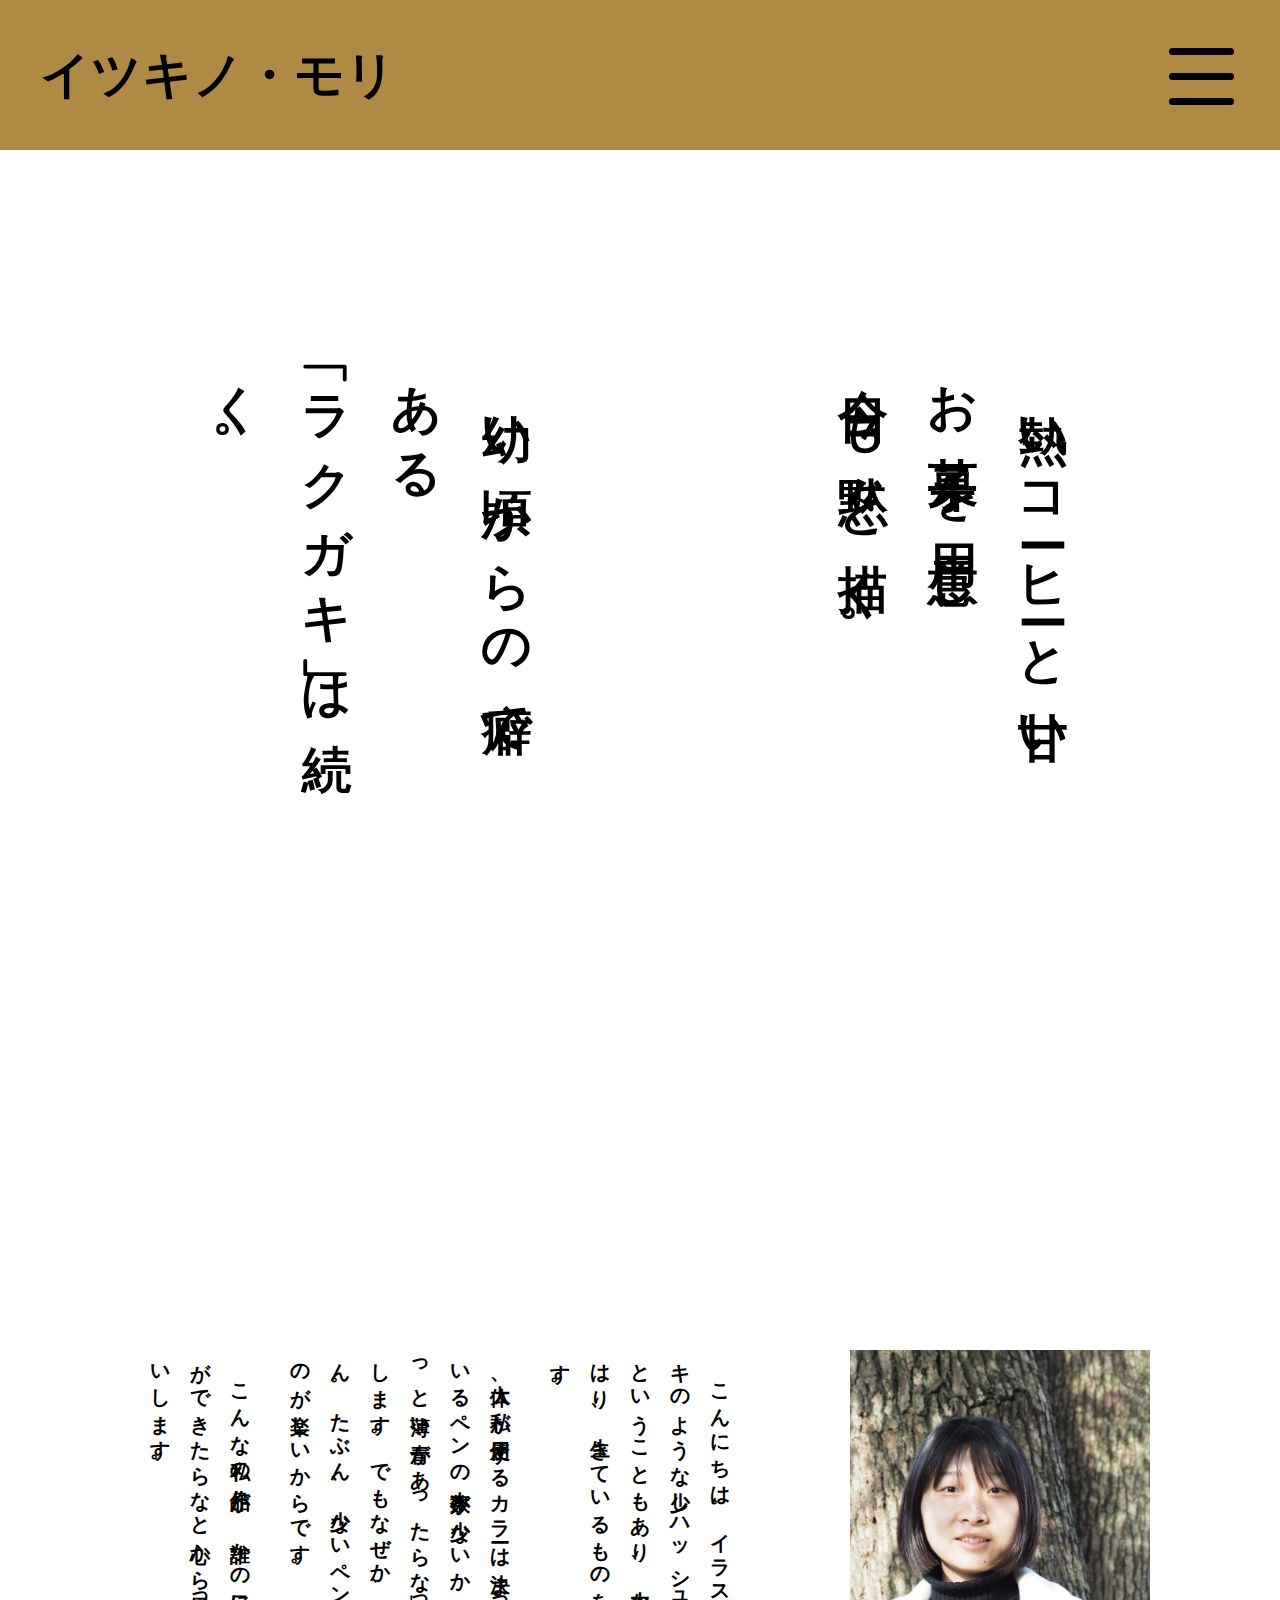
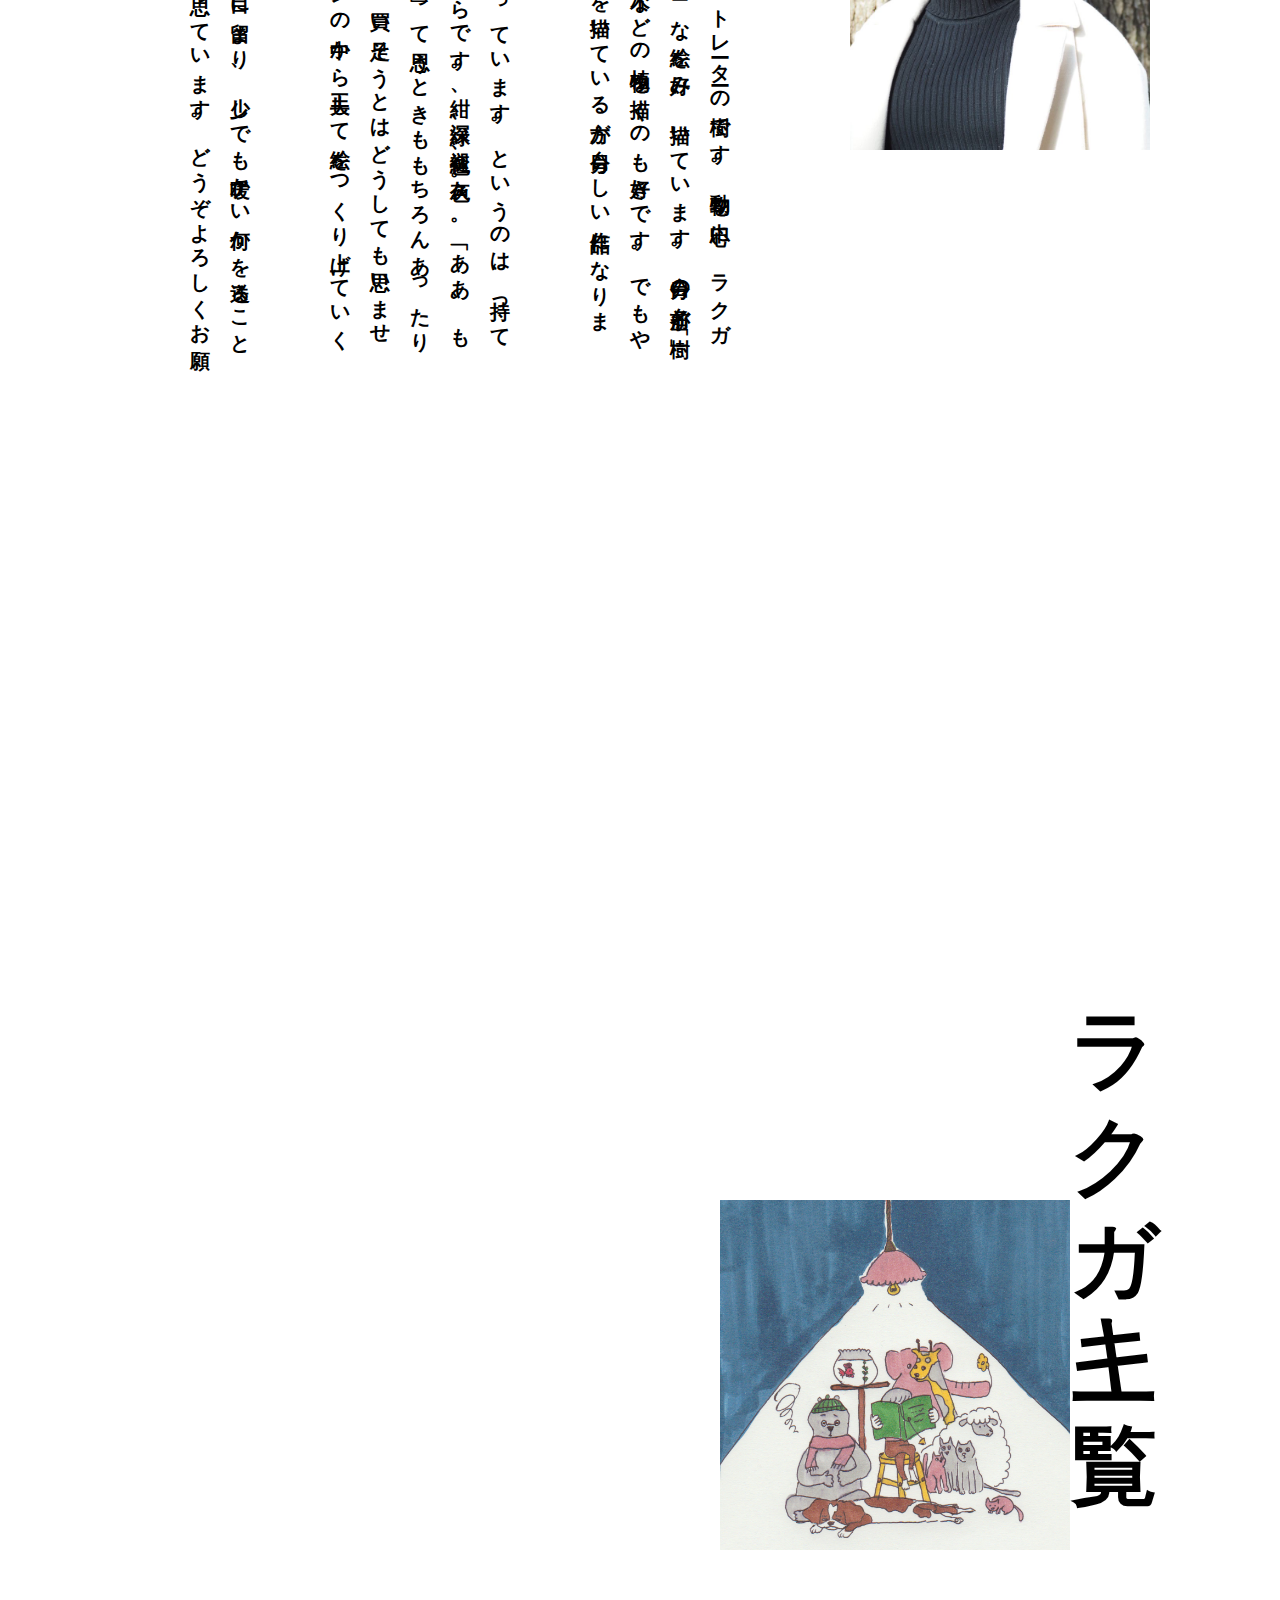
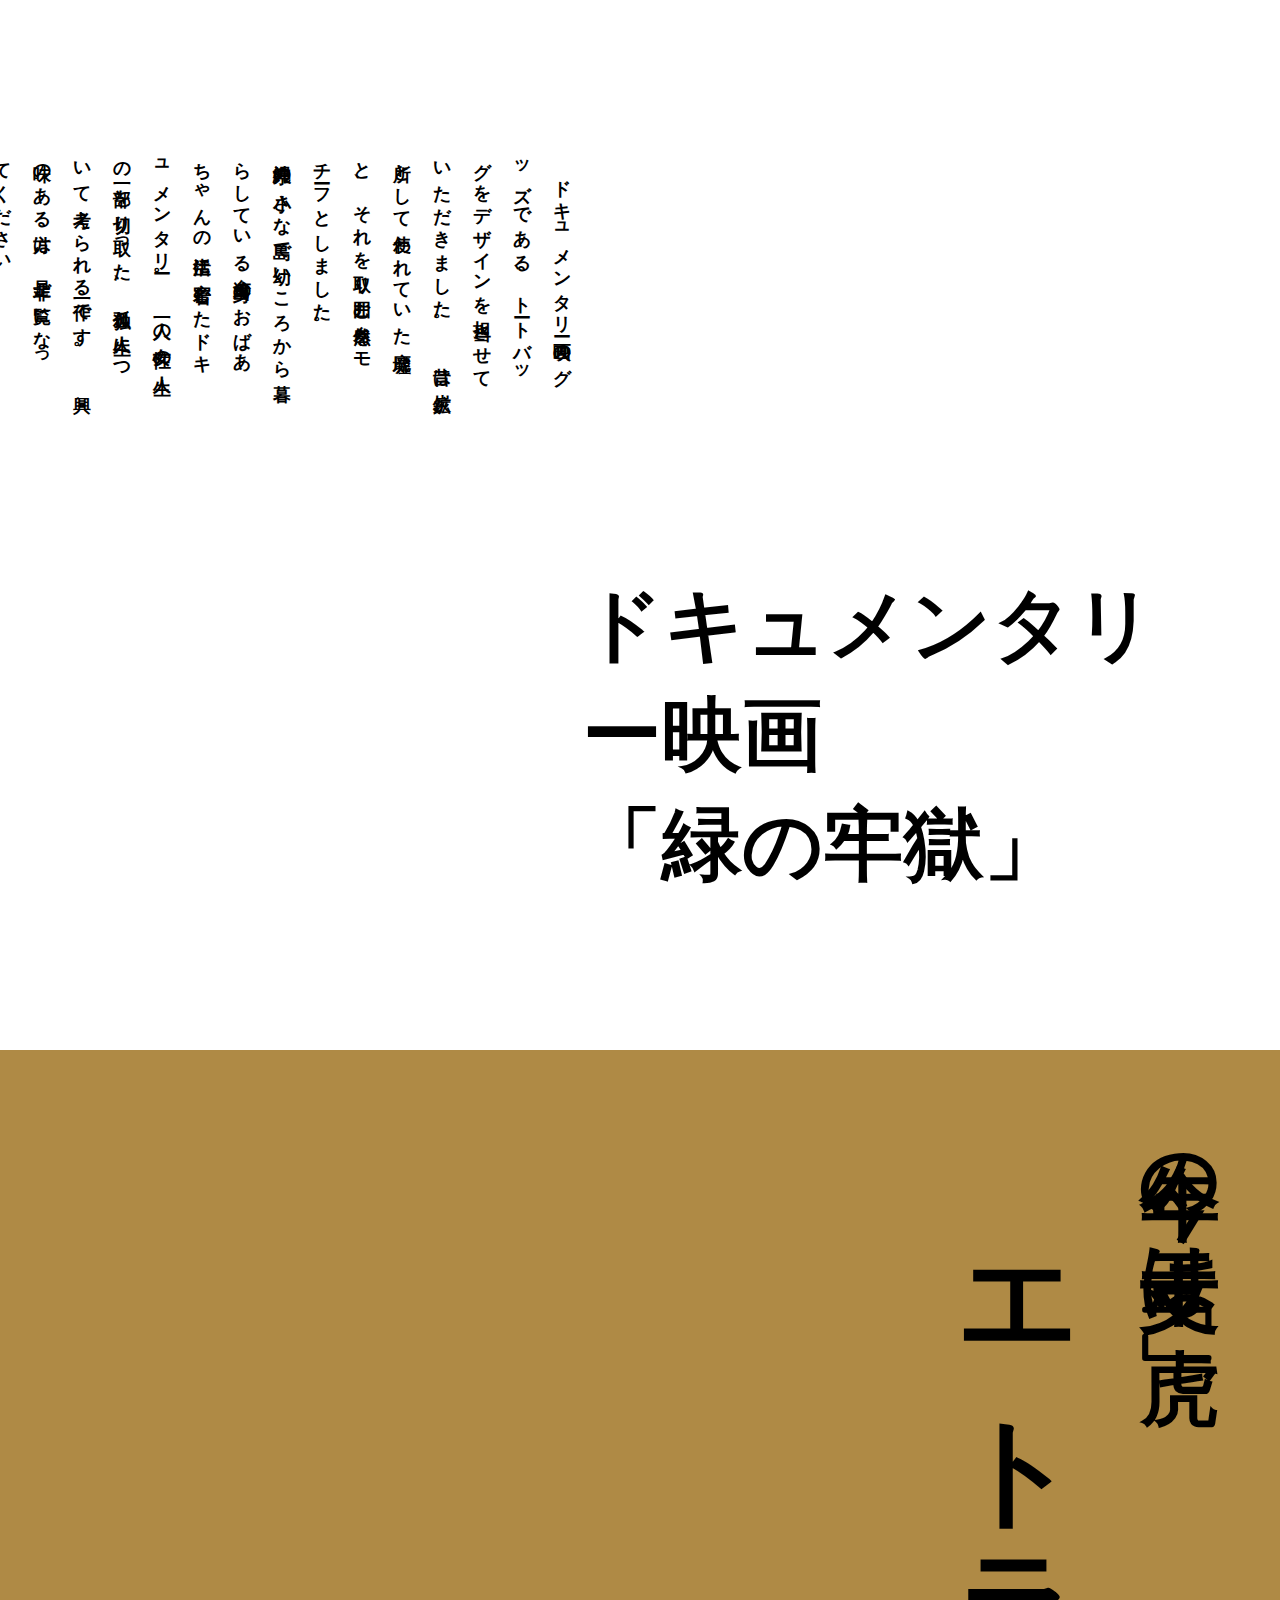
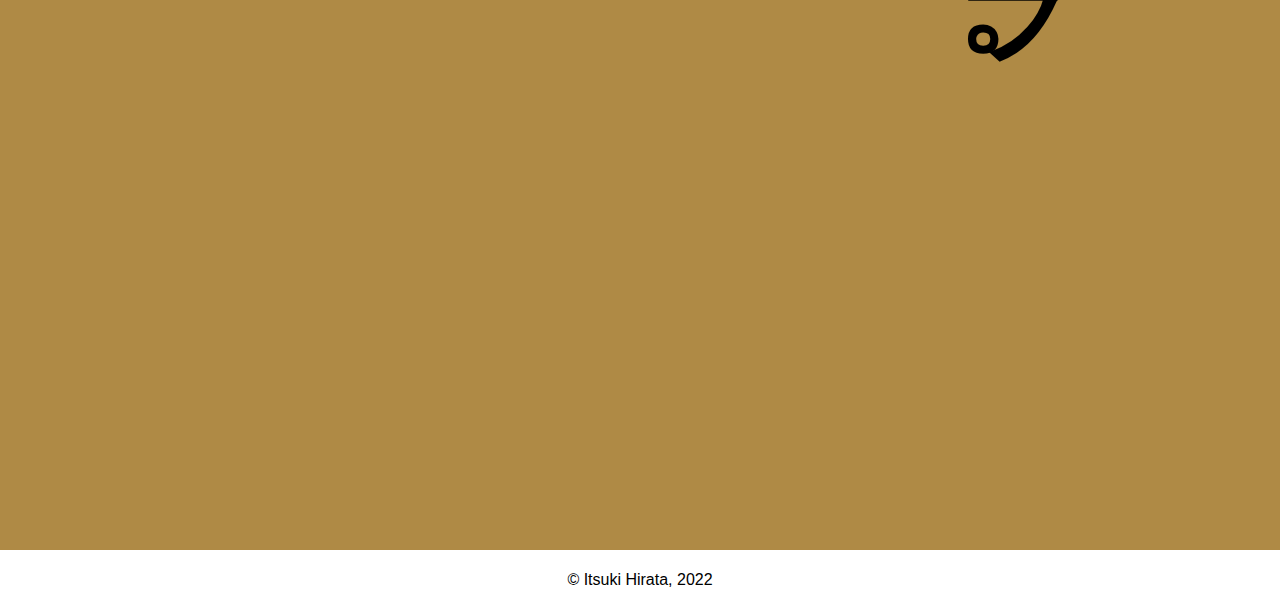
==== commit 144a7bfb: "レスポンシブ（540px）" ====
--- a/index.html
+++ b/index.html
@@ -39,6 +39,9 @@
     </header>
     <main class="main1">
         <div>
+            <h1 class="gre_hide">
+                イツキノ・モリ
+            </h1>
             <h1 class="greeting gre1">
                 幼い頃からの癖である
             <br>「ラクガキ」は続く。
--- a/style.css
+++ b/style.css
@@ -1,7 +1,7 @@
 body {
     width: 100%;
     text-align: center;
-    font-family: "游ゴシック体", "YuGothic", "游ゴシック","Yu Gothic" ;
+    font-family: "游ゴシック", YuGothic, "Hiragino Kaku Gothic ProN", "Helvetica", Meiryo, sans-serif;
 }
 
 header {
@@ -163,6 +163,7 @@
     .headlogo {
         margin-left: 10px;
         font-size: 15px;
+        display: none;
     }
   
    .drawer_open {
@@ -289,6 +290,10 @@
 
 }
 
+.gre_hide {
+    display: none;
+}
+
 @keyframes maintop{
     0% {
         opacity: 0;
@@ -316,34 +321,31 @@
 @media screen and (max-width: 540px) {
     .main1 {
         height: 400px;
+        background: white;
+        background-image: url("pinkdog.png");
+        background-size: cover;
+        
+    }
+
+    .main1 div {
+        height: 150px;
+        padding-top: 0;
         display: flex;
         flex-direction: row;
-        justify-content: start;
-    }
-    
-    .main1 div {
-        width: 320px;
-        height: 150px;
-        padding-top: 220px;
-        padding-left: 20px;
-    }
-    
+        justify-content: center;
+    }
+
     .greeting {
-        font-size: 15px;
+        display: none;
+    }
+
+    .gre_hide {
+        top: 0;
+        display: inline;
+        font-size: 20px;
         font-weight: bold;
-        letter-spacing: 0.2em;
-        line-height: 40px;
-        text-indent: 0em; 
-        writing-mode: inherit;
-        /* text-align: center; */
-
-    }   
-
-    .gre1 {
-       display: none;
-    }
-
-    
+    }
+
 }
 
 @media screen and (max-width: 780px) {
@@ -412,48 +414,30 @@
 @media screen and (max-width: 540px) {
     .main2-1 { 
         width: 100%;
-        height: 1200px;
+        height: 600px;
     }
     
     .profile {
-       display: flex;
-       flex-direction: column;
-       justify-content: space-around;
        margin: 0 auto;
        padding-right: 20px;
        padding-left: 20px;
-    
-    }
-    
-    .profile div {
-       margin-top: 150px;
+       margin-top: 100px;
+       margin-bottom: 100px;;
     }
     
     .portfolio {
-       /* margin-top: 100px; */
-        
-        width: 100%;
-        height: 150px;
-        /* border-radius: 50%; */
-        margin-left: 0;
-        background-image: url("portfolio3.JPG");
-        background-size: cover;
+        display: none;
     }
     
     .intro-text {
-        margin-top: 0;
         display: flex;
         flex-direction: column;
-        justify-content: center;
-    }
-
-    /* .intro-text:first-child { */
-        /* width: 100px; */
-    /* } */
-    
+        justify-content: space-around;
+    }
+
+   
     .intro {
-        height: 250px;
-        /* margin: 100px 10px; */
+        height: 300px;
         font-size: 15px;
         font-weight: bold;
         letter-spacing: 0.06em;
@@ -461,9 +445,15 @@
         text-indent: 1.0em; 
         -ms-writing-mode: inherit;
         writing-mode: inherit;
-        /* text-orientation: upright; */
-        /* text-align: start; */
-    }
+    }
+    .intro-text:first-child {
+        height: 240px;
+    }
+
+    .intro-text:last-child {
+        height: 120px;
+    }
+    
 }
 
 /* works section */
@@ -543,7 +533,6 @@
         width: 100%;
         background-image: url("woods.png");
         background-size: cover;
-        /* background-attachment: fixed; */
        
     }
     
@@ -558,14 +547,14 @@
     }
     
     .artwork h1 {
-        /* margin-right: 100px; */
-        width: 40px;
-        height: 500px;
-        -ms-writing-mode: lr-tb;
-        writing-mode: sideways-lr;
+        width: 100%;
+        height: 40px;
+        -ms-writing-mode: inherit;
+        writing-mode: inherit;
         text-align: center;
-        font-size: 300%;
-        padding-top: 7px;
+        font-size: 40px;
+        padding-top: 30px;
+        /* padding-top: 7px; */
         /* margin: auto 0;  */
     }
     
@@ -573,11 +562,10 @@
     
     .square {
         background-size: cover;
-        margin-top: 50px;
-        /* display: inline; */
-        /* width: 50%; */
-        width: 100px;
-        height: 100px;
+        margin-top: 30px;
+        width: 150px;
+        height: 150px;
+        border-radius: 50%;
     }
     
     .kitties {
@@ -716,10 +704,8 @@
     }
     
     .rogoku1 {
-        /* background: gray; */
         width: 100%;
         height: 800px;
-        margin: auto 0;
     
         display: flex;
         flex-direction: column;
@@ -729,18 +715,27 @@
     .moji {
        margin: 0 auto;
        width: 100%;
-       height: 50%;
+       height: 450px;
       
-       font-size: 20px;
+        font-size: 15px;
         font-weight: bold;
         letter-spacing: 0.12em;
-        line-height: 30px;
+        line-height: 27px;
         text-indent: 1.0em; 
        -ms-writing-mode: tb-rl;
         writing-mode: vertical-rl;
         text-orientation: upright;
         text-align: start;
-        font-size: large;
+        
+        display: flex;
+        flex-direction: row;
+        justify-content: center;
+    }
+
+    .moji p {
+        margin: 0 auto;
+        width: 270px;
+        padding: 20px;
 
     }
     
@@ -757,7 +752,7 @@
        /* background: blue; */
        width: 100%;
        height: 700px;
-       margin: 0 auto;
+       /* margin: 0 auto; */
        
        display: flex;
        flex-direction: column-reverse;
@@ -765,13 +760,13 @@
     }
     
     .rogoku2 iframe {
-        width: 320px;
-        height: 180px;
-        margin: 80px;
+        width: 280px;
+        height: 160px;
+        margin: 85px auto;
     }
     
     .rogoku2 h2 {
-        font-size: 40px;
+        font-size: 25px;
         line-height: 50px;
         text-align: center;
     }   
@@ -832,49 +827,59 @@
 
 @media screen and (max-width: 540px) {
     .main3 {
-        height: 1400px;
+        height: 1300px;
         background: rgb(190, 148, 69);
         writing-mode: inherit;
-        text-align: end;
+        text-align: center;
         display: flex;
         flex-direction: column;
-        justify-content: center;
+        justify-content: space-around;
     }
     
     .main3 h1 {
-        font-size: 40px;
-        line-height: 80px; 
+        font-size: 25px;
+        line-height: 50px; 
        
     }
     
     .main3 h2 {
-        font-size: 100px;
-        margin-top: 10px;
+        width: 250px;
+        height: 250px;
+        margin: 0 auto;
+
+        font-size: 50px;
+        line-height: 250px;
+        text-orientation: upright;
+        /* text-indent: 0.1em;  */
+
+
+        margin-top: 0;
+        background:rgb(179, 110, 110);
+        border-radius: 50%;
     }
     
     .tora {
         width: 320px;
         height: 400px;
-        margin: 100px auto;
+        margin: 0 auto;
         background-image: url("card.JPG");
         background-size: cover;
     }
     
     .torabun {
         margin: 0 auto;
-        padding-top: 0;
-        height: 300px;
-    
-        font-size: 40px;
+        padding: 0 20px;
+        height: 470px;
+    
+        font-size: 15px;
         font-weight: bold;
         letter-spacing: 0.1em;
         line-height: 30px;
         text-indent: 1.0em; 
-       -ms-writing-mode: tb-rl;
-        writing-mode: vertical-rl;
+       -ms-writing-mode: inherit;
+        writing-mode: inherit;
         text-orientation: upright;
         text-align: start;
-        font-size: large;
     }
 }
 
--- a/artwork.css
+++ b/artwork.css
@@ -53,4 +53,37 @@
 }
 
 
-
+@media screen and (max-width: 540px) {
+    .kitties1 p, .animalF1 p, .stool1 p, .books1 p {
+        font-size: 20px;
+    }
+    
+    .kitties1 img {
+        width: 70%;
+        padding-top: 150px;
+        margin: 0 auto;
+        background-size: cover;
+    }
+    
+    .animalF1 img {
+        width: 50%;
+        padding-top: 130px;
+        margin: 0 auto;
+        background-size: cover;
+    
+    }
+    
+    .stool1 img {
+        width: 70%;
+        padding-top: 130px;
+        margin: 0 auto;
+        background-size: cover;
+    }
+    
+    .books1 img {
+        width: 70%;
+        padding-top: 150px;
+        margin: 0 auto;
+        background-size: cover;
+    }
+}
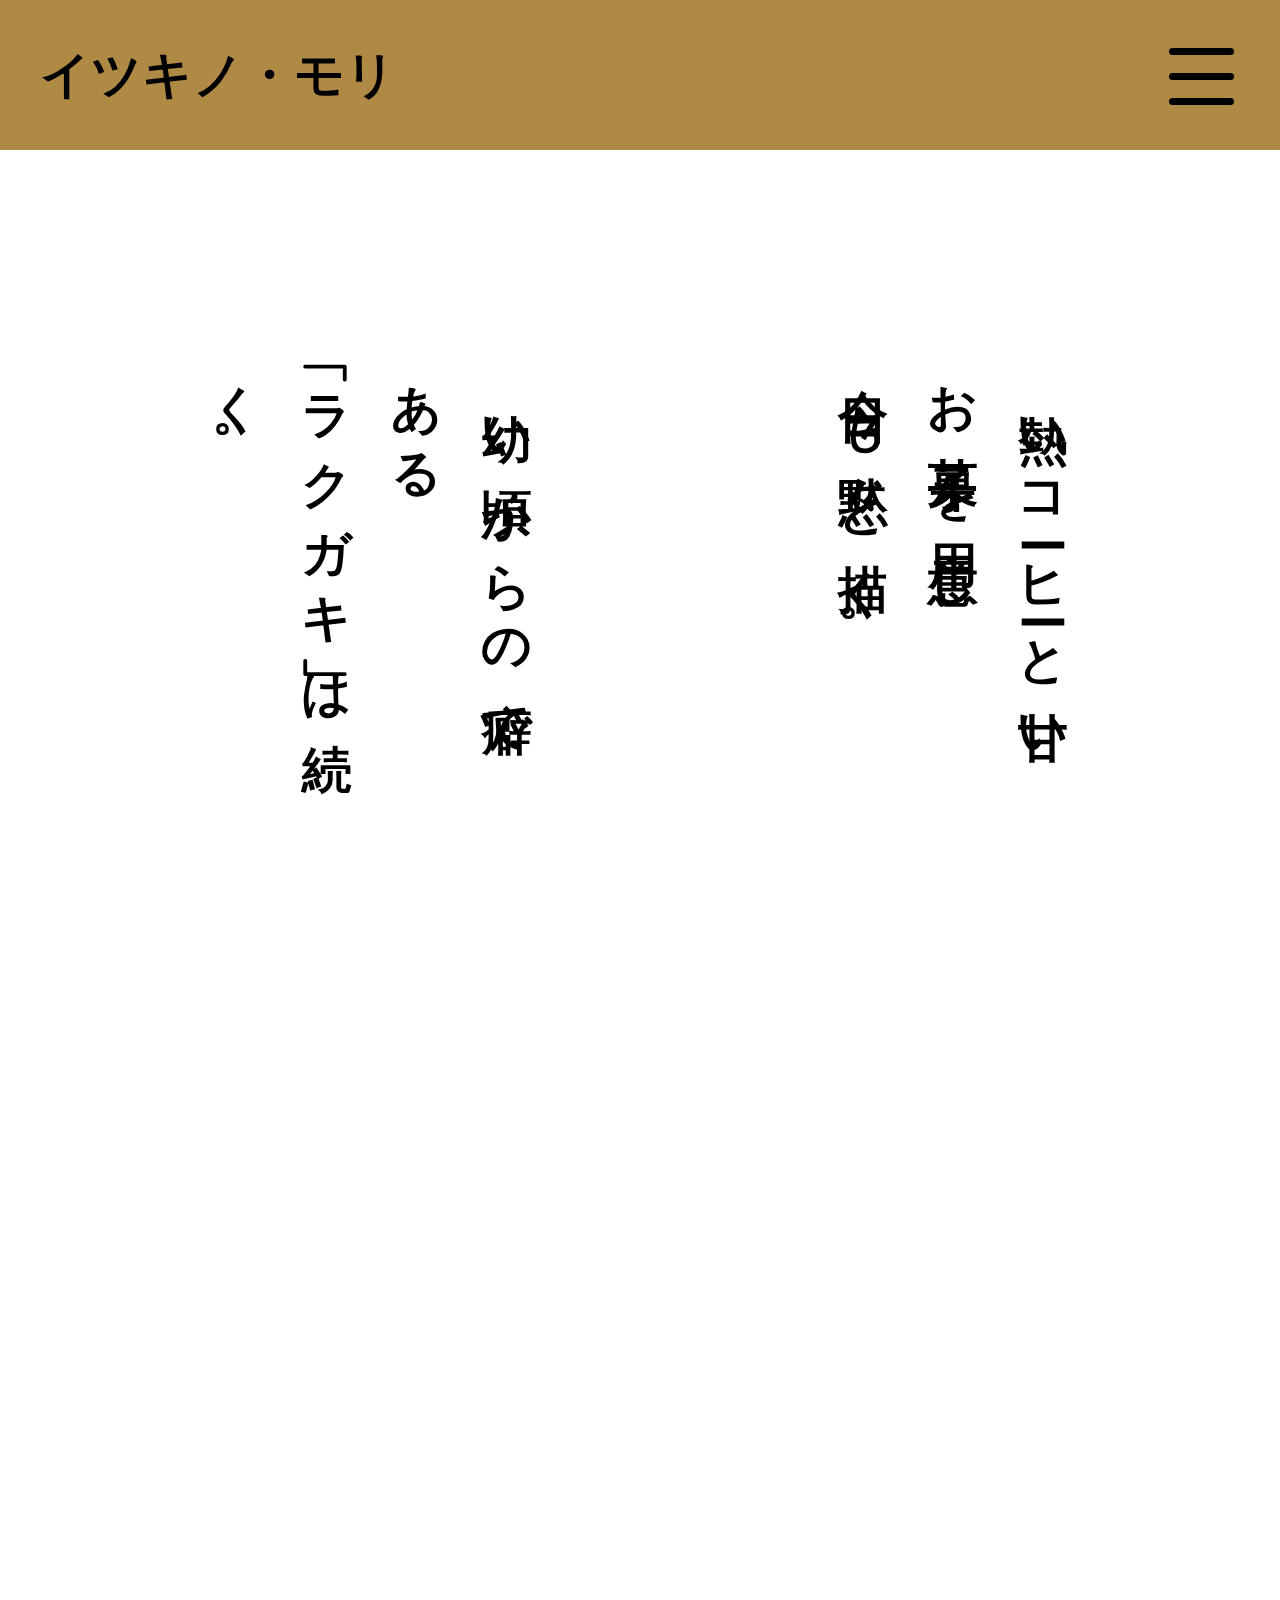
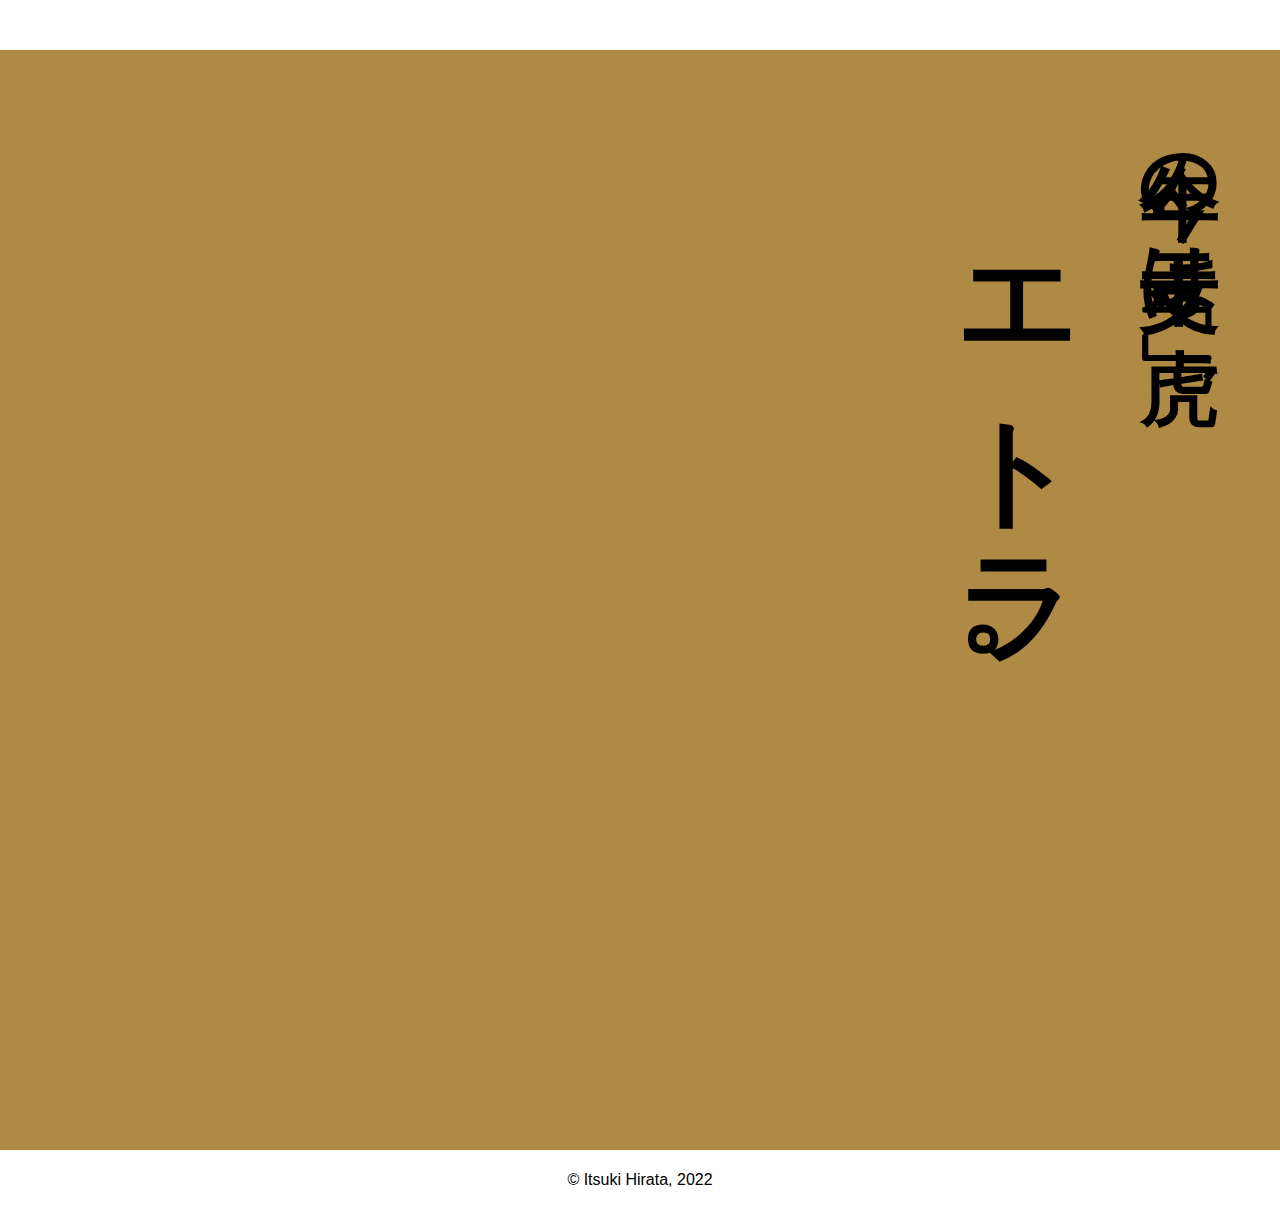
==== commit fded287b: "jsでアニメーション" ====
--- a/index.html
+++ b/index.html
@@ -130,8 +130,8 @@
             興味のある方は、是非ご覧になってください。</p></div>
               <div class="tanko"></div>
             </div>
-            <div class="rogoku2"><iframe src="https://www.youtube.com/embed/iDljAzKoyeE" title="YouTube video player" frameborder="0" allow="accelerometer; autoplay; clipboard-write; encrypted-media; gyroscope; picture-in-picture" allowfullscreen></iframe>
-            <h2>ドキュメンタリー映画<br>「緑の牢獄」</h2>
+            <div class="rogoku2"><iframe class="youtube" src="https://www.youtube.com/embed/iDljAzKoyeE" title="YouTube video player" frameborder="0" allow="accelerometer; autoplay; clipboard-write; encrypted-media; gyroscope; picture-in-picture" allowfullscreen></iframe>
+            <h2 class="movie_h2">ドキュメンタリー映画<br>「緑の牢獄」</h2>
             </div>
         </div>
     </main>
--- a/style.css
+++ b/style.css
@@ -25,7 +25,7 @@
     justify-content: center;
 }
 
-.headlogo {
+.headlogo, .headlogo2 {
     margin-left: 40px;
     font-size: 50px;
     font-weight: bold;
@@ -161,9 +161,15 @@
     }
     
     .headlogo {
+        display: none;
+    }
+
+    .headlogo2 {
         margin-left: 10px;
         font-size: 15px;
-        display: none;
+        font-weight: bold;
+        color: black;
+        text-decoration: none;
     }
   
    .drawer_open {
@@ -374,7 +380,6 @@
    display: flex;
    flex-direction: row-reverse;
    justify-content: center;
-
 }
 
 .profile div {
@@ -387,6 +392,9 @@
     margin-left: 100px;
     background-image: url("portfolio.JPG");
     background-size: cover;
+
+
+    display: none;
 }
 
 .intro-text {
@@ -407,6 +415,9 @@
     writing-mode: vertical-rl;
     text-orientation: upright;
     text-align: start;
+
+
+    display: none;
 }
 
 
@@ -464,6 +475,8 @@
     background-size: cover;
     /* background-attachment: fixed; */
     height: 1000px;
+
+    display: none;
 }
 
 .artwork {
@@ -498,6 +511,9 @@
     height: 480px;
     margin-top: 200px;
     cursor: pointer;
+
+
+    display: none;
 }
 
 .animalF {
@@ -507,6 +523,8 @@
     margin-top: 550px;
     cursor: pointer;
 
+
+    display: none;
 }
 
 .stool {
@@ -515,6 +533,9 @@
     height: 300px;
     margin-top: 300px;
     cursor: pointer;
+
+
+    display: none;
 }
 
 .books {
@@ -523,6 +544,9 @@
     height: 250px;
     margin-top: 400px;
     cursor: pointer;
+
+
+    display: none;
 }
 
 
@@ -651,6 +675,10 @@
     text-orientation: upright;
     text-align: start;
     font-size: large;
+
+
+    display: none;
+
 }
 
 .tanko {
@@ -659,6 +687,10 @@
    background-size: cover;
    width: 400px;
    height: 800px;
+
+
+   display: none;
+
 }
 
 .rogoku2 {
@@ -676,18 +708,26 @@
     width: 560px;
     height: 315px;
     margin: 80px;
+
+
+    display: none;
+
 }
 
 .rogoku2 h2 {
     font-size: 500%;
     line-height: 110px;
     text-align: start;
+
+
+    display: none;
+
 }
 
 
 @media screen and (max-width: 540px) {
     .main2-3 {
-        height: 1500px;
+        height: 1200px;
         background: white;
         display: flex;
         flex-direction: column;
@@ -697,7 +737,7 @@
     .main23box { 
         margin: 0 auto;
         width: 90%;
-        height: 700px;
+        height: 100%;
         display: flex;
         flex-direction: column-reverse;
         justify-content: center;
@@ -740,7 +780,7 @@
     }
     
     .tanko {
-       margin: 85px auto 0 auto;
+       margin: 30px auto 60px auto;
        background-image: url("bag.JPG");
        background-size: cover;
        width: 300px;
@@ -751,7 +791,7 @@
     .rogoku2 {
        /* background: blue; */
        width: 100%;
-       height: 700px;
+       height: 400px;
        /* margin: 0 auto; */
        
        display: flex;
@@ -762,13 +802,14 @@
     .rogoku2 iframe {
         width: 280px;
         height: 160px;
-        margin: 85px auto;
+        margin: 0 auto;
     }
     
     .rogoku2 h2 {
         font-size: 25px;
         line-height: 50px;
         text-align: center;
+        padding-top: 50px;
     }   
 }
 
@@ -887,7 +928,7 @@
 /* message section */
 
 .main4 {
-    background-image: url("bookman.png"); 
+    background-image: url("bookman.png");
     background-size: cover;   
     height: 800px;
     display: flex;
@@ -945,36 +986,77 @@
     border-radius: 5px;
 }
 
-@media screen and (max-width: 780px) {
+
+@media screen and (max-width: 540px) {
+    .main4 {
+        width: 100%;
+        height: 620px;
+        background: oldlace;
+        background-image: none; 
+        background-size: cover;   
+        display: flex;
+        flex-direction: column;
+        justify-content: center;
+        align-items: center; 
+    }
+    
+    .main4 h1 {
+        font-size: 20px;
+    }
+    
+    .form {
+        background: rgb(187, 139, 139);
+        display: flex;
+        flex-direction: column;
+        width: 280px;
+        margin: 20px 0;
+        padding: 20px;
+        border-radius: 5px;
+    }
+    
     .input {
+        /* height: ; */
+        display: flex;
         flex-direction: column;
+        justify-content: center;
     }
     
     .input p {
-        margin: 10px 0 10px 150px;
-        padding-top: 0;
-        text-align: left;
+        text-align: start;
+        margin: 0;
+        font-size: 10px;
+        font-weight: bold;
+        padding: 0;
     }
     
     .name, .email {
-        margin: 0 auto;
+        width: 250px;
+        height: 30px;
+        margin-bottom: 10px;
+        border-radius: 3px;
+        border: none;
     }
     
     .message {
-        padding-top: 0;
-        margin: 20px auto;
-        border-radius: 10px;
+        padding-top: 5px;
+        width: 250px;
+        height: 200px;
+        margin-bottom: 20px;
+        border-radius: 5px;
+        border: none;
     }
     
     .submit {
-        width: 200px;
-        height: 50px;
-        background-color: skyblue;
-        border: 1px solid black;
-        font-size: 200%;
+        width: 80px;
+        height: 35px;
+        background-color: rgb(163, 160, 154);
+        border: none;
+        font-size: 15px;
+        border-radius: 3px;
         font-weight: bold;
-        border-radius: 5px;
-    }
+        font-family: "游ゴシック", YuGothic, "Hiragino Kaku Gothic ProN", "Helvetica", Meiryo, sans-serif;
+
+    }    
 }
 
 /* footer begins */
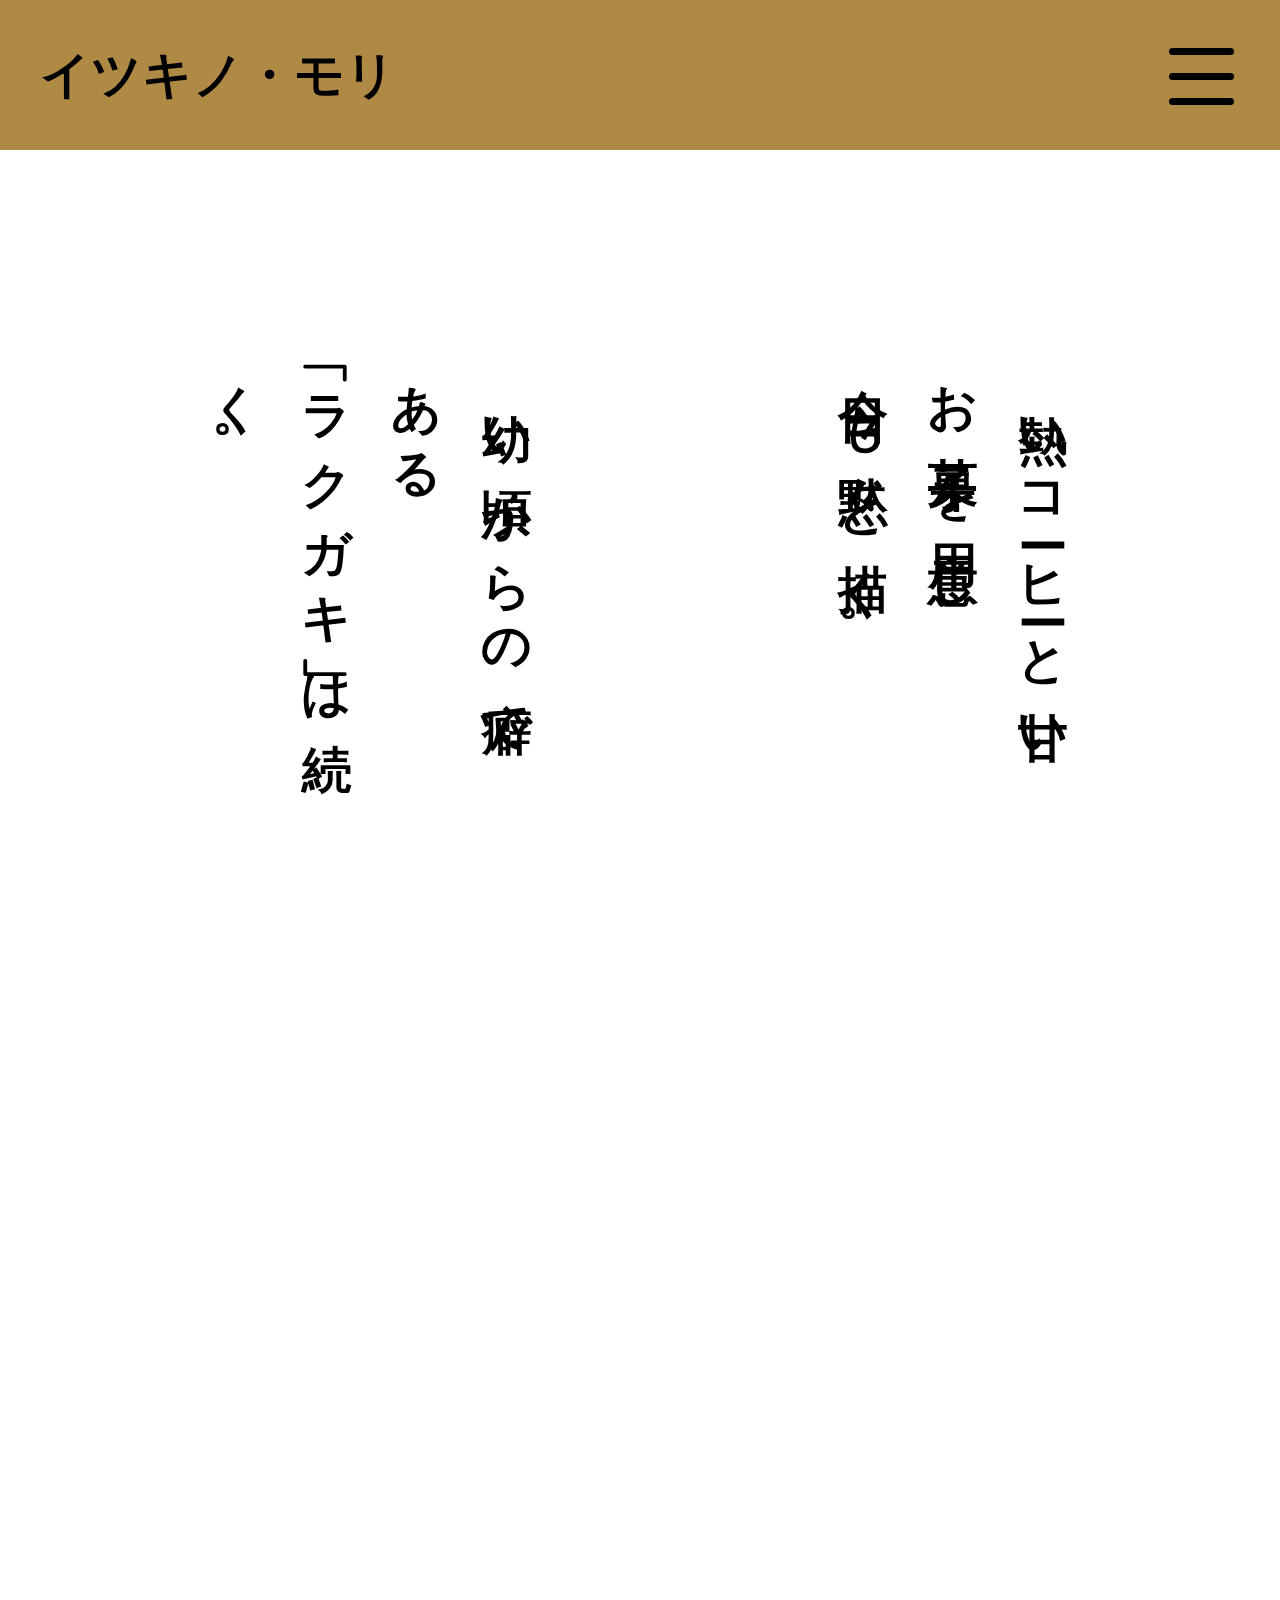
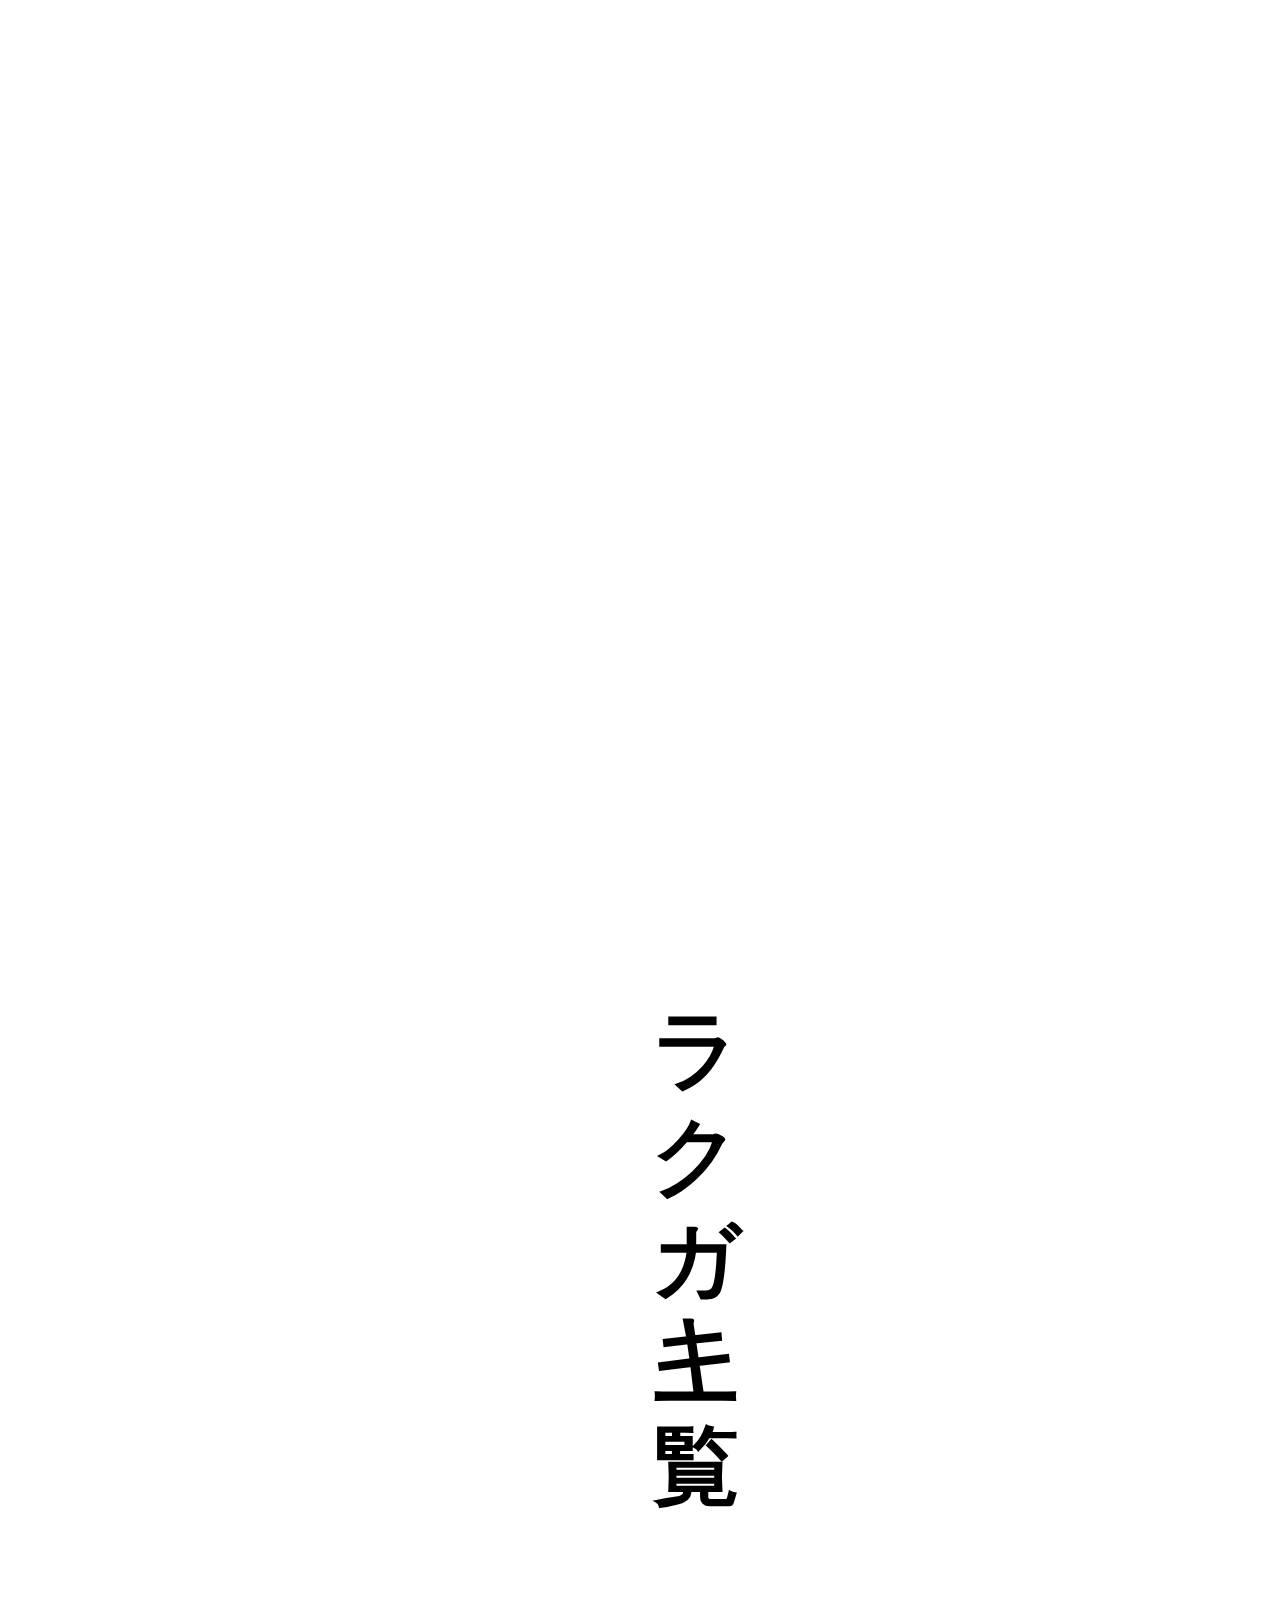
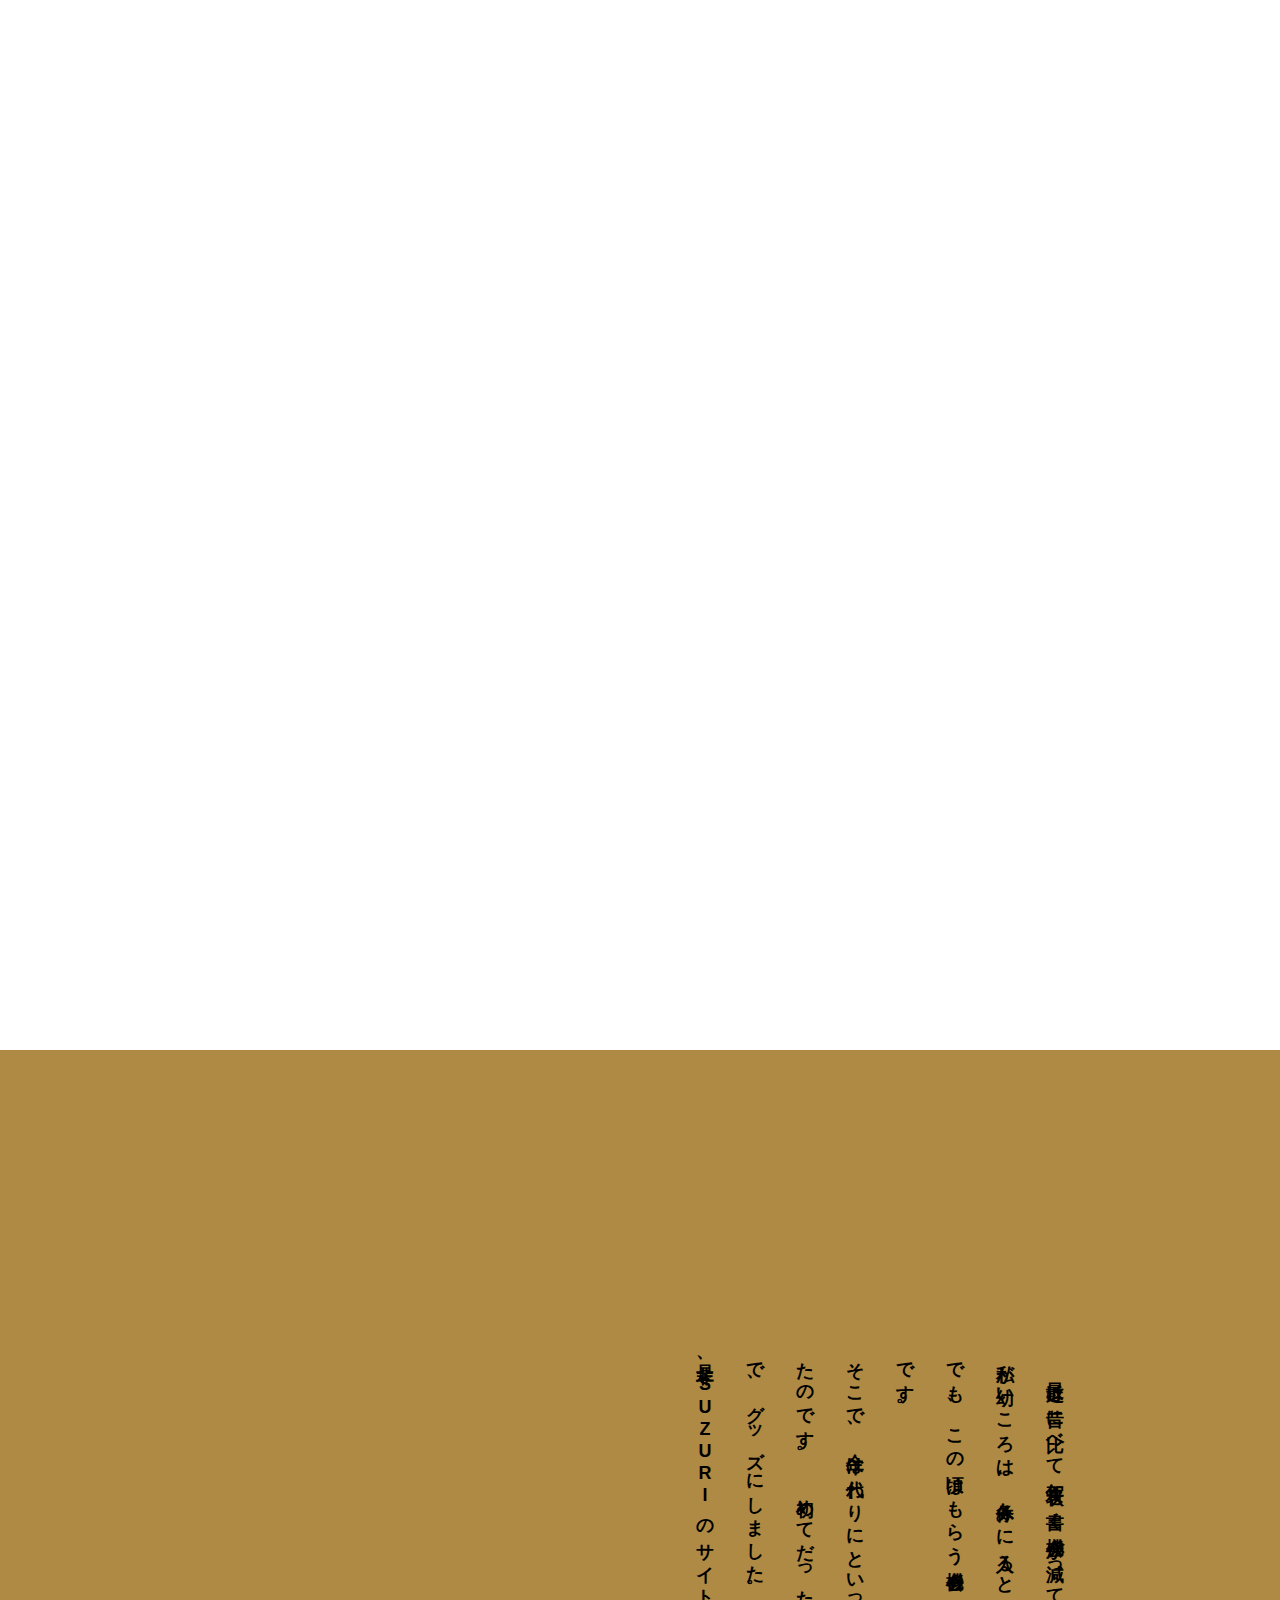
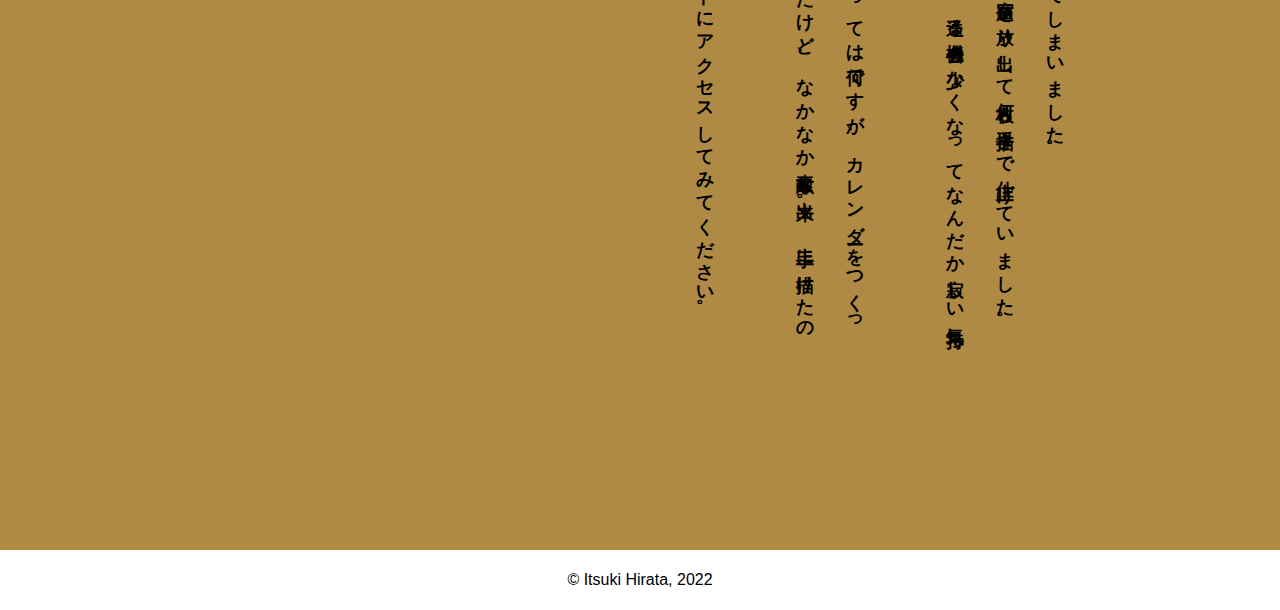
==== commit 7a05741a: "トラのJS追加" ====
--- a/index.html
+++ b/index.html
@@ -138,19 +138,19 @@
 
     <!-- SUZURIの虎 -->
     <main class="main3" id="tora">
-        <h1>今年の干支は「虎」、</h1>
-        <h2>エトラ。</h2>
+        <h1 class="main3_h1">今年の干支は「虎」、</h1>
+        <h2 class="main3_h2">エトラ。</h2>
         <div class="tora"></div>
-        <div class="torabun"><p>最近は昔に比べて年賀状を書く機会が減ってしまいました。
+        <div class="torabun"><p class="torabun_p">最近は昔に比べて年賀状を書く機会が減ってしまいました。
             <br>私が幼いころは、冬休みに入ると宿題を放り出して何枚も手描きで仕上げていました。
             でも、この頃はもらう機会も、送る機会も少なくなってなんだか寂しい気持ちです。
             <br>そこで、今年は代わりにといっては何ですが、カレンダーをつくったのです。
             初めてだったけど、なかなか素敵な出来。
             上手に描けたので、グッズにしました。
             <br>是非、SUZURIのサイトにアクセスしてみてください。
-
-
-        </p></div>
+            </p>
+            <a class="torabun_a" href="https://suzuri.jp/ltsuki">SUZURI</a>
+        </div>
     </main>
 
 
--- a/style.css
+++ b/style.css
@@ -433,10 +433,16 @@
        padding-right: 20px;
        padding-left: 20px;
        margin-top: 100px;
-       margin-bottom: 100px;;
+       margin-bottom: 100px;
+
+       display: flex;
+       flex-direction: column-reverse;
+       justify-content: center;
+
     }
     
     .portfolio {
+        background-image: url();
         display: none;
     }
     
@@ -476,7 +482,7 @@
     /* background-attachment: fixed; */
     height: 1000px;
 
-    display: none;
+    /* display: none; */
 }
 
 .artwork {
@@ -770,13 +776,17 @@
         display: flex;
         flex-direction: row;
         justify-content: center;
+
+
+        display: none;
     }
 
     .moji p {
         margin: 0 auto;
         width: 270px;
         padding: 20px;
-
+        
+        /* display: none; */
     }
     
     .tanko {
@@ -786,6 +796,8 @@
        width: 300px;
        height: 300px;
        border-radius: 50%;
+
+       display: none;
     }
     
     .rogoku2 {
@@ -803,6 +815,8 @@
         width: 280px;
         height: 160px;
         margin: 0 auto;
+
+        display: none;
     }
     
     .rogoku2 h2 {
@@ -810,6 +824,8 @@
         line-height: 50px;
         text-align: center;
         padding-top: 50px;
+
+        display: none;
     }   
 }
 
@@ -827,18 +843,19 @@
     /* font-size: large; */
 }
 
-.main3 h1 {
+.main3_h1 {
     font-size: 500%;
     line-height: 200px; 
     margin-top: 50px;
    
-}
-
-.main3 h2 {
+    display: none;
+}
+
+.main3_h2 {
     font-size: 750%;
     margin-top: 150px;
 
-    /* line-height: px; */
+    display: none;
 }
 
 .tora {
@@ -847,6 +864,8 @@
     margin-right: 200px;
     background-image: url("card.JPG");
     background-size: cover;
+
+    display: none;
 }
 
 .torabun {
@@ -863,6 +882,20 @@
     text-orientation: upright;
     text-align: start;
     font-size: large;
+
+    /* display: none; */
+}
+
+.torabun a {
+    color: white;
+
+    display: none;
+}
+
+.torabun a:hover {
+    color: rgb(63, 63, 63);
+
+    display: none;
 }
 
 
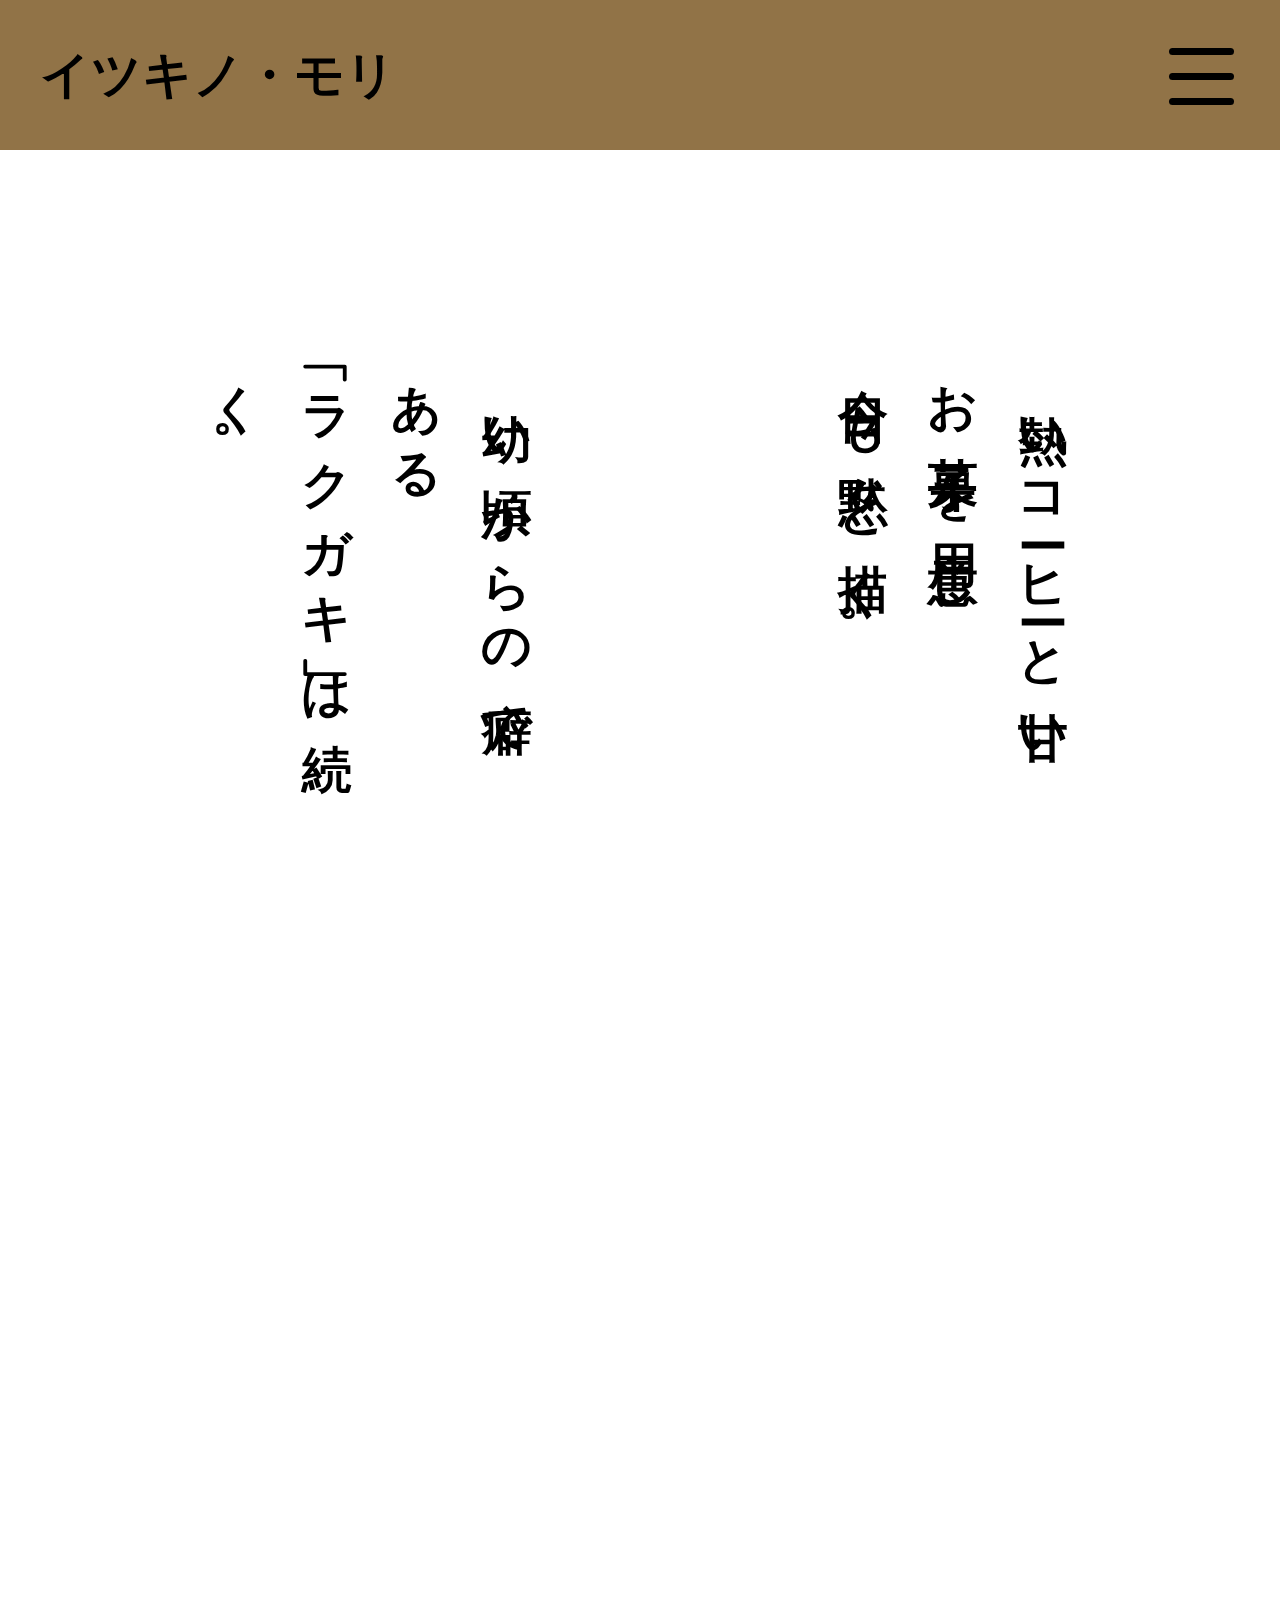
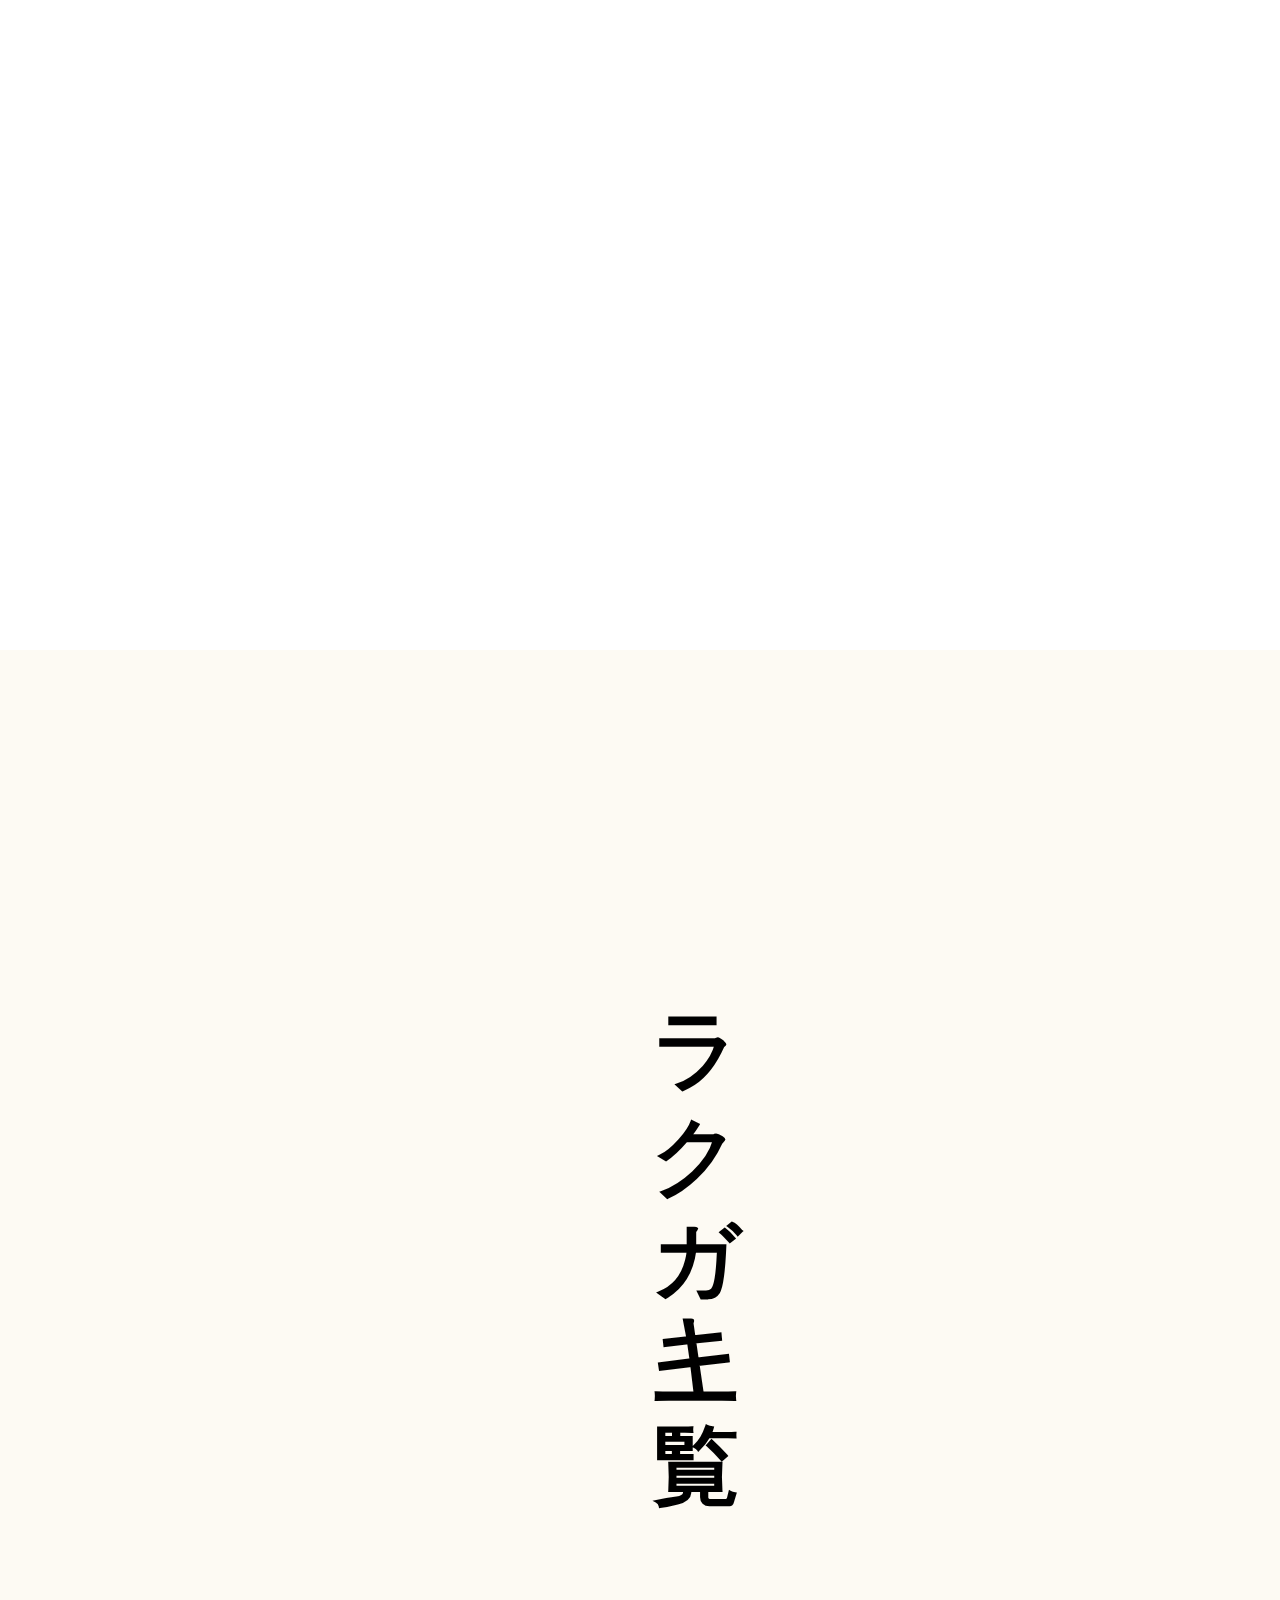
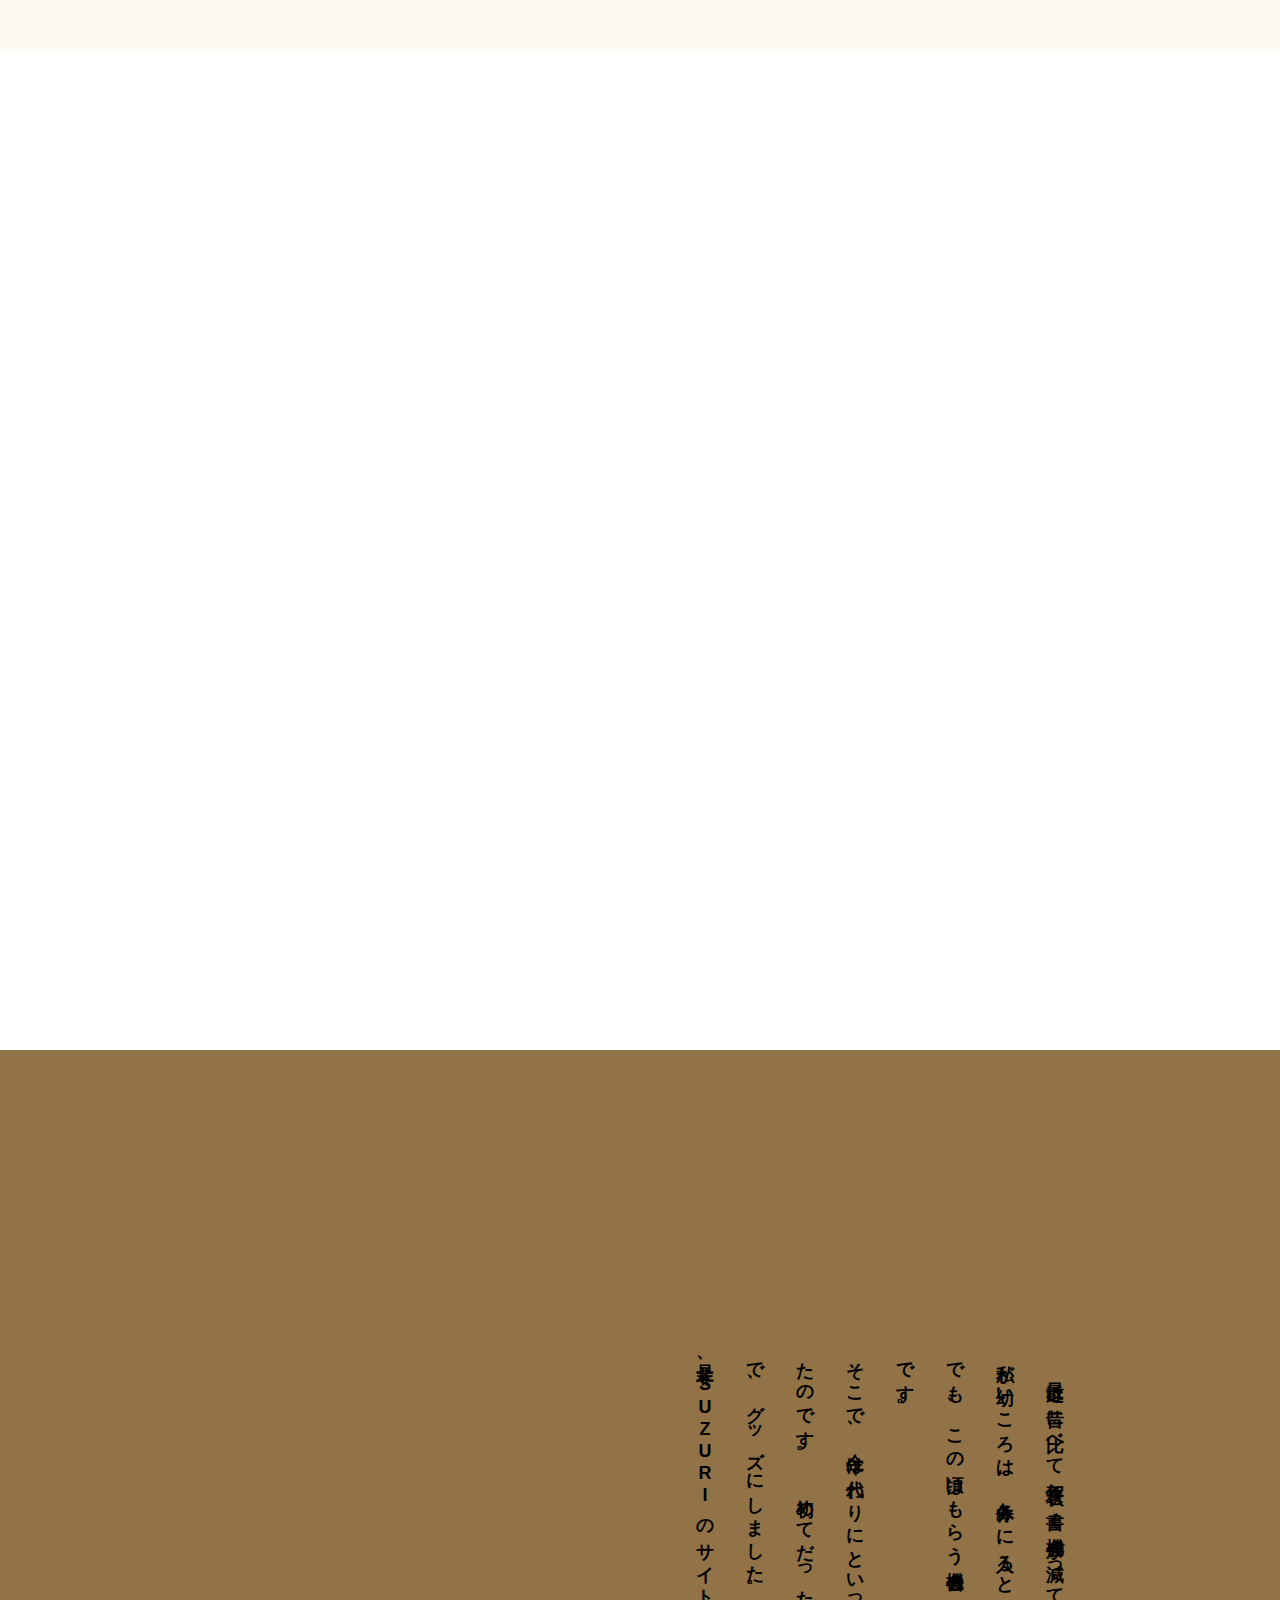
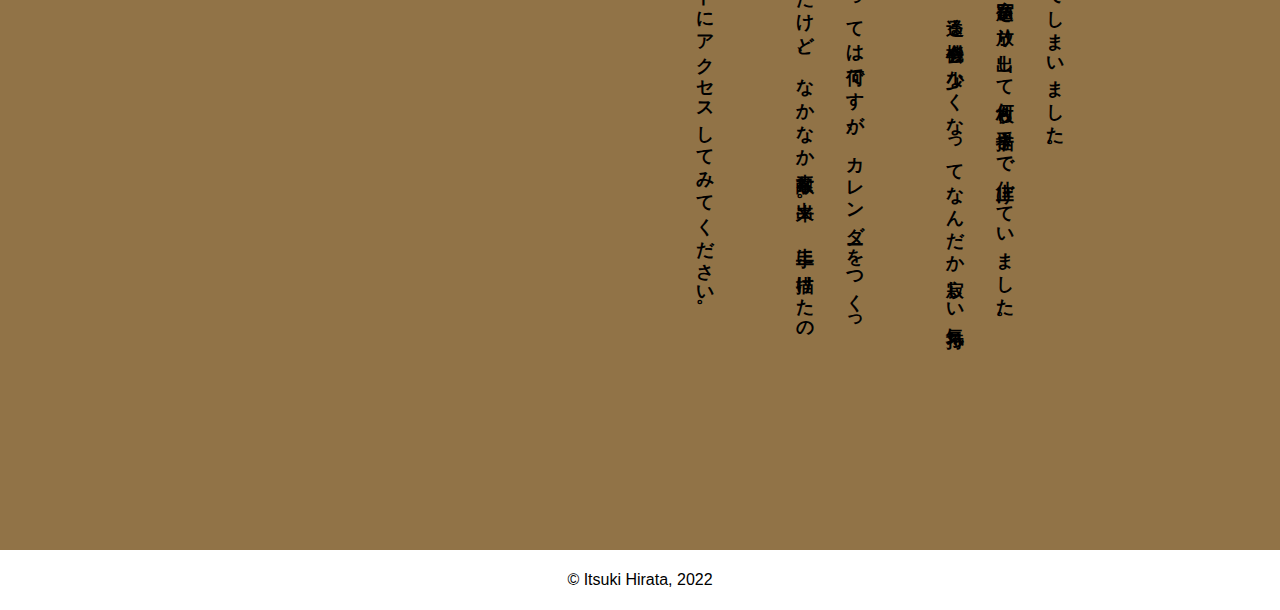
==== commit 91bf5b08: "色・文章の修正（主に540px）" ====
--- a/index.html
+++ b/index.html
@@ -56,6 +56,12 @@
       <div class="smoky">
           <div class="profile">
             <div class="portfolio">
+                <img src="portfolio5.jpg" alt="">
+                <p>   平田樹
+                  <br>新潟県出身。
+                  <br>1998年11月22日生まれ、さそり座。
+                  <br>おにぎりが好物です。
+                </p>
             </div>
             <div class="intro-text" >
                 <p class="intro">こんにちは。イラストレーターの樹です。動物を中心に、ラクガキのような少しハッシュな絵を好み、描いています。自分の名前が「樹」ということもあり、木などの植物を描くのも好きです。でもやはり、生きているものを描いている方が自分らしい作品になります。
--- a/style.css
+++ b/style.css
@@ -6,7 +6,7 @@
 
 header {
     /* background: white; */
-    background: rgb(175, 138, 69);
+    background: #917347;
     width: 100%;
     height: 150px; 
     display: flex; 
@@ -58,7 +58,7 @@
     align-items: center;
     position: relative;
     border: none;
-    background:rgb(175, 138, 69);
+    background:#917347;
     z-index: 100;    /*重なり順を一番上にする*/
     cursor: pointer;
   }
@@ -326,9 +326,10 @@
 
 @media screen and (max-width: 540px) {
     .main1 {
-        height: 400px;
-        background: white;
-        background-image: url("pinkdog.png");
+        width: 100%;
+        height: 500px;
+        /* background: white; */
+        background-image: url("dog2.png");
         background-size: cover;
         
     }
@@ -387,14 +388,29 @@
 }
 
 .portfolio {
+    margin-left: 100px;
+    /* background-image: url("portfolio5.jpg"); */
+
+
+    display: none;
+}
+
+.portfolio img {
     width: 300px;
-    height: 400px;
-    margin-left: 100px;
-    background-image: url("portfolio.JPG");
+    height: 300px;
+    border-radius: 50%;
     background-size: cover;
 
-
-    display: none;
+}
+
+.portfolio p {
+    margin: 50px auto;
+    width: 250px;
+    height: 250px;
+    line-height: 30px;
+    font-size: 20px;
+    font-weight: bold;
+    text-align: start;
 }
 
 .intro-text {
@@ -425,14 +441,14 @@
 @media screen and (max-width: 540px) {
     .main2-1 { 
         width: 100%;
-        height: 600px;
+        height: auto;
     }
     
     .profile {
        margin: 0 auto;
        padding-right: 20px;
        padding-left: 20px;
-       margin-top: 100px;
+       margin-top: 60px;
        margin-bottom: 100px;
 
        display: flex;
@@ -440,10 +456,37 @@
        justify-content: center;
 
     }
+
+    .profile div {
+        margin-top: 40px;
+     }
     
     .portfolio {
-        background-image: url();
-        display: none;
+       margin: 0 auto;
+       width: 300px;
+       height: 400px;
+       border-radius: 1%;
+       /* border: black 1px solid; */
+       background: #e7dbc0;
+
+        /* background-image: url(); */
+        /* display: none; */
+    }
+
+    .portfolio img {
+        margin-top: 20px;
+        width: 200px;
+        height: 200px;
+        background-size: cover;
+    
+    }
+    
+    .portfolio p {
+        margin: 50px auto 10px auto;
+        width: 200px;
+        height: auto;
+        line-height: 20px;
+        font-size: 15px;
     }
     
     .intro-text {
@@ -454,7 +497,7 @@
 
    
     .intro {
-        height: 300px;
+        height: auto;
         font-size: 15px;
         font-weight: bold;
         letter-spacing: 0.06em;
@@ -462,16 +505,10 @@
         text-indent: 1.0em; 
         -ms-writing-mode: inherit;
         writing-mode: inherit;
-    }
-    .intro-text:first-child {
-        height: 240px;
-    }
-
-    .intro-text:last-child {
-        height: 120px;
-    }
-    
-}
+    }    
+}
+
+
 
 /* works section */
 
@@ -486,7 +523,7 @@
 }
 
 .artwork {
-    background: rgba(255,255,255,0.6);
+    background: #fdf9f0cc;
     height: 100%;
     display: flex;
     flex-direction: row; 
@@ -561,13 +598,9 @@
     .main2 {
         height: 500px;
         width: 100%;
-        background-image: url("woods.png");
-        background-size: cover;
-       
     }
     
     .artwork {
-        background: rgba(255,255,255,0.6);
         height: 100%;
         display: flex;
         flex-direction: row; 
@@ -584,8 +617,6 @@
         text-align: center;
         font-size: 40px;
         padding-top: 30px;
-        /* padding-top: 7px; */
-        /* margin: auto 0;  */
     }
     
     
@@ -595,39 +626,27 @@
         margin-top: 30px;
         width: 150px;
         height: 150px;
-        border-radius: 50%;
+        border-radius: 3%;
     }
     
     .kitties {
         background-image: url("kitties.png");
-        /* width: 60%; */
-        /* height: 480px; */
-        /* margin-top: 200px; */
         cursor: pointer;
     }
     
     .animalF {
         background-image: url("animalF.png");
-        /* width: 60%; */
-        /* height: 350px; */
-        /* margin-top: 550px; */
         cursor: pointer;
     
     }
     
     .stool {
         background-image: url("stool.png");
-        /* width: 60%; */
-        /* height: 300px; */
-        /* margin-top: 300px; */
         cursor: pointer;
     }
     
     .books {
         background-image: url("bookman.png");
-        /* width: 60%; */
-        /* height: 250px; */
-        /* margin-top: 400px; */
         cursor: pointer;
     }
 } 
@@ -689,7 +708,7 @@
 
 .tanko {
    margin: 100px auto 0 auto;
-   background-image: url("bag.JPG");
+   background-image: url("bag2.jpg");
    background-size: cover;
    width: 400px;
    height: 800px;
@@ -741,8 +760,8 @@
     }
     
     .main23box { 
-        margin: 0 auto;
-        width: 90%;
+        
+        width: 100%;
         height: 100%;
         display: flex;
         flex-direction: column-reverse;
@@ -759,52 +778,39 @@
     }
     
     .moji {
-       margin: 0 auto;
        width: 100%;
-       height: 450px;
-      
-        font-size: 15px;
-        font-weight: bold;
-        letter-spacing: 0.12em;
-        line-height: 27px;
+       height: auto;
+       
+       -ms-writing-mode: rl-tb;
+        writing-mode: inherit;
+        font-size: 13px;
+        letter-spacing: 0.1em;
+        line-height: 30px;
         text-indent: 1.0em; 
-       -ms-writing-mode: tb-rl;
-        writing-mode: vertical-rl;
-        text-orientation: upright;
-        text-align: start;
-        
-        display: flex;
-        flex-direction: row;
-        justify-content: center;
-
-
+       
         display: none;
     }
 
     .moji p {
         margin: 0 auto;
-        width: 270px;
-        padding: 20px;
-        
-        /* display: none; */
+        padding: 0 30px;
+
     }
     
     .tanko {
        margin: 30px auto 60px auto;
-       background-image: url("bag.JPG");
+       background-image: url("bag_minami.jpg");
        background-size: cover;
        width: 300px;
-       height: 300px;
-       border-radius: 50%;
+       height: 400px;
+       border-radius: 1%;
 
        display: none;
     }
     
     .rogoku2 {
-       /* background: blue; */
        width: 100%;
        height: 400px;
-       /* margin: 0 auto; */
        
        display: flex;
        flex-direction: column-reverse;
@@ -834,7 +840,7 @@
 .main3 {
     width: 100%;
     height: 1100px;
-    background: rgb(175, 138, 69);
+    background: #917347;
      -ms-writing-mode: tb-rl;
     writing-mode: vertical-rl;
     text-orientation: upright;
@@ -902,7 +908,7 @@
 @media screen and (max-width: 540px) {
     .main3 {
         height: 1300px;
-        background: rgb(190, 148, 69);
+        /* background: rgb(190, 148, 69); */
         writing-mode: inherit;
         text-align: center;
         display: flex;
@@ -928,7 +934,7 @@
 
 
         margin-top: 0;
-        background:rgb(179, 110, 110);
+        background: rgb(207, 171, 70);
         border-radius: 50%;
     }
     
@@ -936,6 +942,7 @@
         width: 320px;
         height: 400px;
         margin: 0 auto;
+        border-radius: 1%;
         background-image: url("card.JPG");
         background-size: cover;
     }
